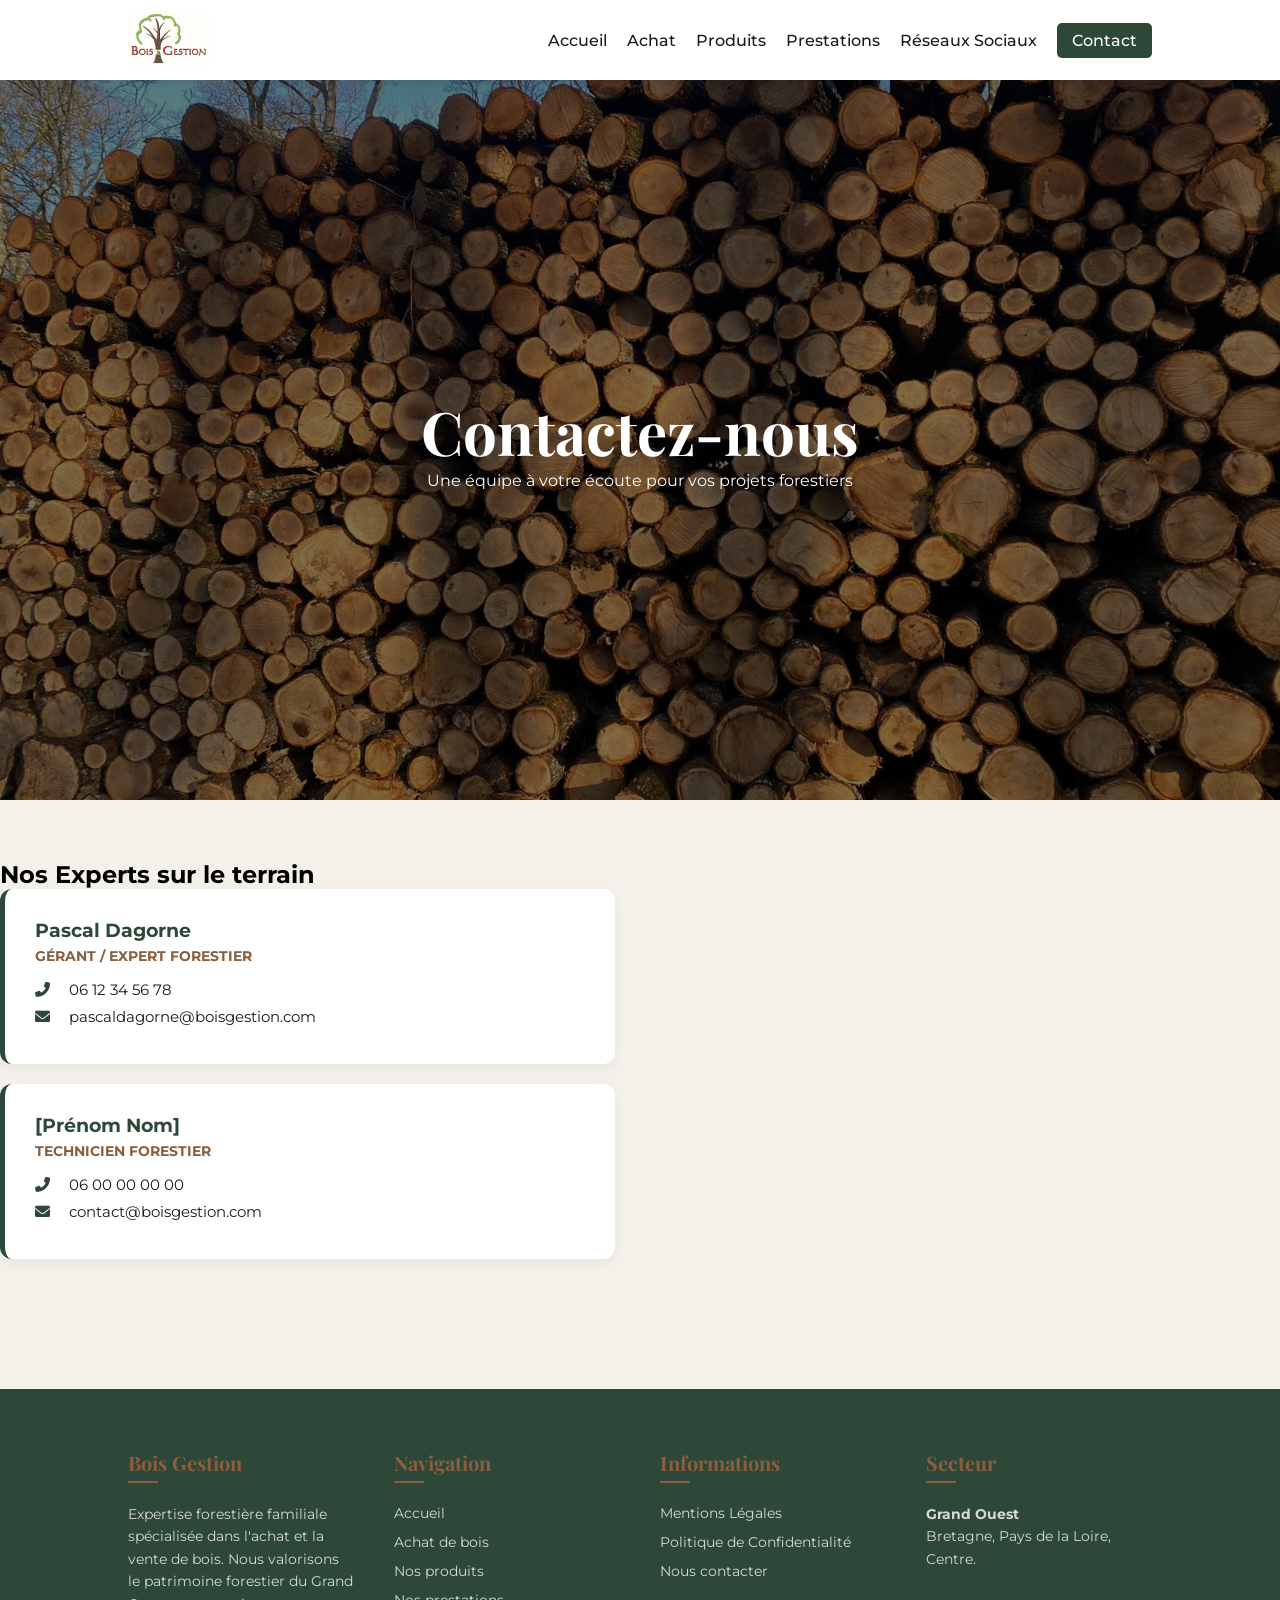
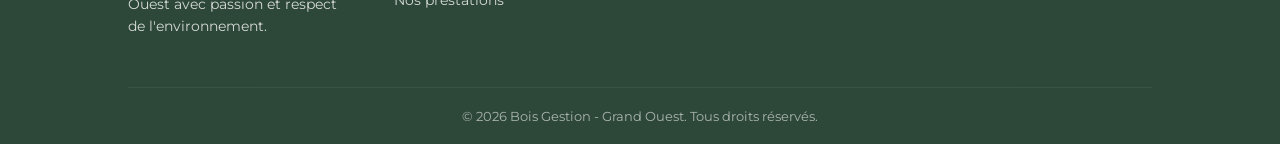
==== contact.html @ a3da25dd "init" ====
<!DOCTYPE html>
<html lang="fr">

<head>
    <meta charset="UTF-8">
    <meta name="viewport" content="width=device-width, initial-scale=1.0">
    <title>Contactez-nous | Bois Gestion</title>
    <meta name="description"
        content="Contactez l'équipe de Bois Gestion pour vos projets d'achat ou de vente de bois dans le Grand Ouest.">
    <link rel="stylesheet" href="assets/css/contact.css">
    <link rel="stylesheet" href="assets/css/global.css">
    <link rel="stylesheet" href="https://cdnjs.cloudflare.com/ajax/libs/font-awesome/6.0.0/css/all.min.css">
    <link
        href="https://fonts.googleapis.com/css2?family=Montserrat:wght@400;700&family=Playfair+Display:wght@700&display=swap"
        rel="stylesheet">
</head>

<body>

    <div id="header-placeholder"></div>

    <header class="hero-small">
        <h1>Contactez-nous</h1>
        <p>Une équipe à votre écoute pour vos projets forestiers</p>
    </header>

    <main class="container contact-page">

        <div class="contact-grid">
            <section class="team-section">
                <h2 class="section-title">Nos Experts sur le terrain</h2>

                <div class="employee-card">
                    <div class="emp-info">
                        <h3>Pascal Dagorne</h3>
                        <p class="role">Gérant / Expert Forestier</p>
                        <a href="tel:0612345678" class="contact-link">
                            <i class="fas fa-phone-alt"></i> 06 12 34 56 78
                        </a>
                        <a href="mailto:pascaldagorne@boisgestion.com" class="contact-link">
                            <i class="fas fa-envelope"></i> pascaldagorne@boisgestion.com
                        </a>
                    </div>
                </div>

                <div class="employee-card">
                    <div class="emp-info">
                        <h3>[Prénom Nom]</h3>
                        <p class="role">Technicien Forestier</p>
                        <a href="tel:0600000000" class="contact-link">
                            <i class="fas fa-phone-alt"></i> 06 00 00 00 00
                        </a>
                        <a href="mailto:contact@boisgestion.com" class="contact-link">
                            <i class="fas fa-envelope"></i> contact@boisgestion.com
                        </a>
                    </div>
                </div>
            </section>
        </div>

    </main>

    <div id="footer-placeholder"></div>

    <script src="assets/js/includes.js"></script>
</body>

</html>
---- assets/css/contact.css ----
/* --- PAGE CONTACT --- */
.contact-grid {
    display: grid;
    grid-template-columns: 1fr 1fr;
    gap: 50px;
    padding: 60px 0;
}

/* Cartes Salariés */
.employee-card {
    background: white;
    padding: 30px;
    border-radius: 12px;
    margin-bottom: 20px;
    box-shadow: 0 5px 15px rgba(0, 0, 0, 0.05);
    border-left: 5px solid var(--primary);
    display: flex;
    align-items: center;
}

.employee-card h3 {
    color: var(--primary);
    margin-bottom: 5px;
}

.role {
    color: var(--secondary);
    font-weight: bold;
    font-size: 14px;
    margin-bottom: 15px;
    text-transform: uppercase;
}

.contact-link {
    display: block;
    text-decoration: none;
    color: var(--dark);
    margin: 8px 0;
    font-size: 15px;
    transition: 0.3s;
}

.contact-link i {
    color: var(--primary);
    width: 20px;
    margin-right: 10px;
}

.contact-link:hover {
    color: var(--secondary);
    padding-left: 5px;
}

/* Formulaire */
.form-container {
    background: var(--primary);
    color: white;
    padding: 40px;
    border-radius: 15px;
}

.form-container h2 {
    margin-bottom: 25px;
    font-family: 'Playfair Display', serif;
}

.form-group {
    margin-bottom: 20px;
}

.form-group label {
    display: block;
    margin-bottom: 8px;
    font-size: 14px;
}

.form-group input,
.form-group textarea,
.form-group select {
    width: 100%;
    padding: 12px;
    border-radius: 5px;
    border: none;
    font-family: 'Montserrat', sans-serif;
}

.form-checkbox {
    display: flex;
    gap: 10px;
    margin-bottom: 20px;
    font-size: 12px;
}

.form-checkbox a {
    color: white;
    text-decoration: underline;
}

.btn-submit {
    width: 100%;
    padding: 15px;
    background: var(--secondary);
    color: white;
    border: none;
    border-radius: 5px;
    font-weight: bold;
    cursor: pointer;
    transition: 0.3s;
}

.btn-submit:hover {
    background: #a6734d;
    transform: translateY(-2px);
}

/* Responsive */
@media (max-width: 992px) {
    .contact-grid {
        grid-template-columns: 1fr;
    }
}
---- assets/css/global.css ----
/* Variables de couleurs Nature */
:root {
    --primary: #2d4739;
    /* Vert forêt */
    --secondary: #8b5e3c;
    /* Couleur bois */
    --light: #f4f1ea;
    /* Blanc cassé */
    --dark: #1a1a1a;
}

* {
    margin: 0;
    padding: 0;
    box-sizing: border-box;
    font-family: 'Montserrat', sans-serif;
}

html {
    scroll-behavior: smooth;
}

body {
    background-color: var(--light);
}

/* --- Navigation --- */
nav {
    display: flex;
    justify-content: space-between;
    align-items: center;
    padding: 10px 10%;
    background: #fff;
    position: sticky;
    top: 0;
    z-index: 1000;
    box-shadow: 0 2px 10px rgba(0, 0, 0, 0.1);
}

/* Taille du Logo Image */
nav .logo img {
    height: 60px;
    /* Ajuste cette valeur selon tes besoins */
    width: auto;
    display: block;
    transition: 0.3s;
}

.onglets {
    display: flex;
    align-items: center;
}

.onglets a {
    text-decoration: none;
    color: var(--dark);
    margin-left: 20px;
    font-weight: 500;
    transition: 0.3s;
}

.onglets a:hover {
    color: var(--secondary);
}

/* Style spécifique pour le bouton contact dans le menu */
.btn-nav {
    background: var(--primary);
    color: white !important;
    padding: 8px 15px;
    border-radius: 5px;
}

/* --- Menu Burger (Caché par défaut) --- */
.menu-toggle {
    display: none;
    flex-direction: column;
    cursor: pointer;
    gap: 5px;
}

.menu-toggle .bar {
    width: 25px;
    height: 3px;
    background-color: var(--primary);
    transition: 0.3s;
}

/* --- Mobile Responsive --- */
@media (max-width: 768px) {
    nav {
        padding: 10px 5%;
    }

    .menu-toggle {
        display: flex;
        /* On l'affiche sur mobile */
    }

    .onglets {
        display: none;
        /* On cache le menu normal */
        flex-direction: column;
        position: absolute;
        top: 100%;
        /* Juste en dessous du nav */
        left: 0;
        width: 100%;
        background-color: white;
        padding: 20px 0;
        box-shadow: 0 5px 10px rgba(0, 0, 0, 0.1);
    }

    /* Classe qui sera ajoutée en JS pour ouvrir le menu */
    .onglets.active {
        display: flex;
    }

    .onglets a {
        margin: 15px 0;
        font-size: 18px;
    }

    header h1 {
        font-size: 35px;
    }
}

/* Header / Hero */
header {
    height: 80vh;
    background: linear-gradient(rgba(0, 0, 0, 0.5), rgba(0, 0, 0, 0.5)),
        url('../images/tronçons.jpeg') center/cover no-repeat;
    display: flex;
    flex-direction: column;
    justify-content: center;
    align-items: center;
    color: white;
    text-align: center;
}

header h1 {
    font-family: 'Playfair Display', serif;
    font-size: 60px;
}

header h4 {
    font-size: 20px;
    margin-top: 10px;
    letter-spacing: 2px;
}

header button {
    margin-top: 30px;
    padding: 15px 30px;
    border: none;
    background: var(--secondary);
    color: white;
    font-weight: bold;
    cursor: pointer;
    border-radius: 5px;
    transition: 0.3s;
}

header button:hover {
    background: var(--primary);
    transform: scale(1.05);
}

/* --- FOOTER PROFESSIONNEL --- */
footer {
    background: var(--primary);
    /* Ton vert forêt */
    color: white;
    padding: 60px 10% 20px;
    margin-top: 50px;
}

.footer-container {
    display: grid;
    grid-template-columns: repeat(auto-fit, minmax(200px, 1fr));
    gap: 40px;
    max-width: 1200px;
    margin: 0 auto;
    text-align: left;
}

.footer-section h3 {
    font-family: 'Playfair Display', serif;
    font-size: 20px;
    margin-bottom: 20px;
    color: var(--secondary);
    /* Ton marron bois */
    position: relative;
}

/* Petit trait décoratif sous les titres */
.footer-section h3::after {
    content: '';
    display: block;
    width: 30px;
    height: 2px;
    background: var(--secondary);
    margin-top: 5px;
}

.footer-section p {
    font-size: 14px;
    line-height: 1.6;
    opacity: 0.8;
}

.footer-section ul {
    list-style: none;
    padding: 0;
}

.footer-section ul li {
    margin-bottom: 10px;
}

.footer-section ul li a {
    color: white;
    text-decoration: none;
    font-size: 14px;
    opacity: 0.8;
    transition: 0.3s;
}

.footer-section ul li a:hover {
    opacity: 1;
    color: var(--secondary);
    padding-left: 5px;
}

.footer-bottom {
    margin-top: 50px;
    padding-top: 20px;
    border-top: 1px solid rgba(255, 255, 255, 0.1);
    text-align: center;
    font-size: 13px;
    opacity: 0.6;
}

/* Ajustement mobile */
@media (max-width: 768px) {
    .footer-container {
        grid-template-columns: 1fr;
        /* Une seule colonne sur mobile */
        text-align: center;
    }

    .footer-section h3::after {
        margin: 5px auto 0;
    }
}

/* Mobile Responsive */
@media (max-width: 768px) {

    .card,
    .card:nth-child(even) {
        flex-direction: column;
    }

    header h1 {
        font-size: 40px;
    }

    nav .onglets {
        display: none;
    }
}
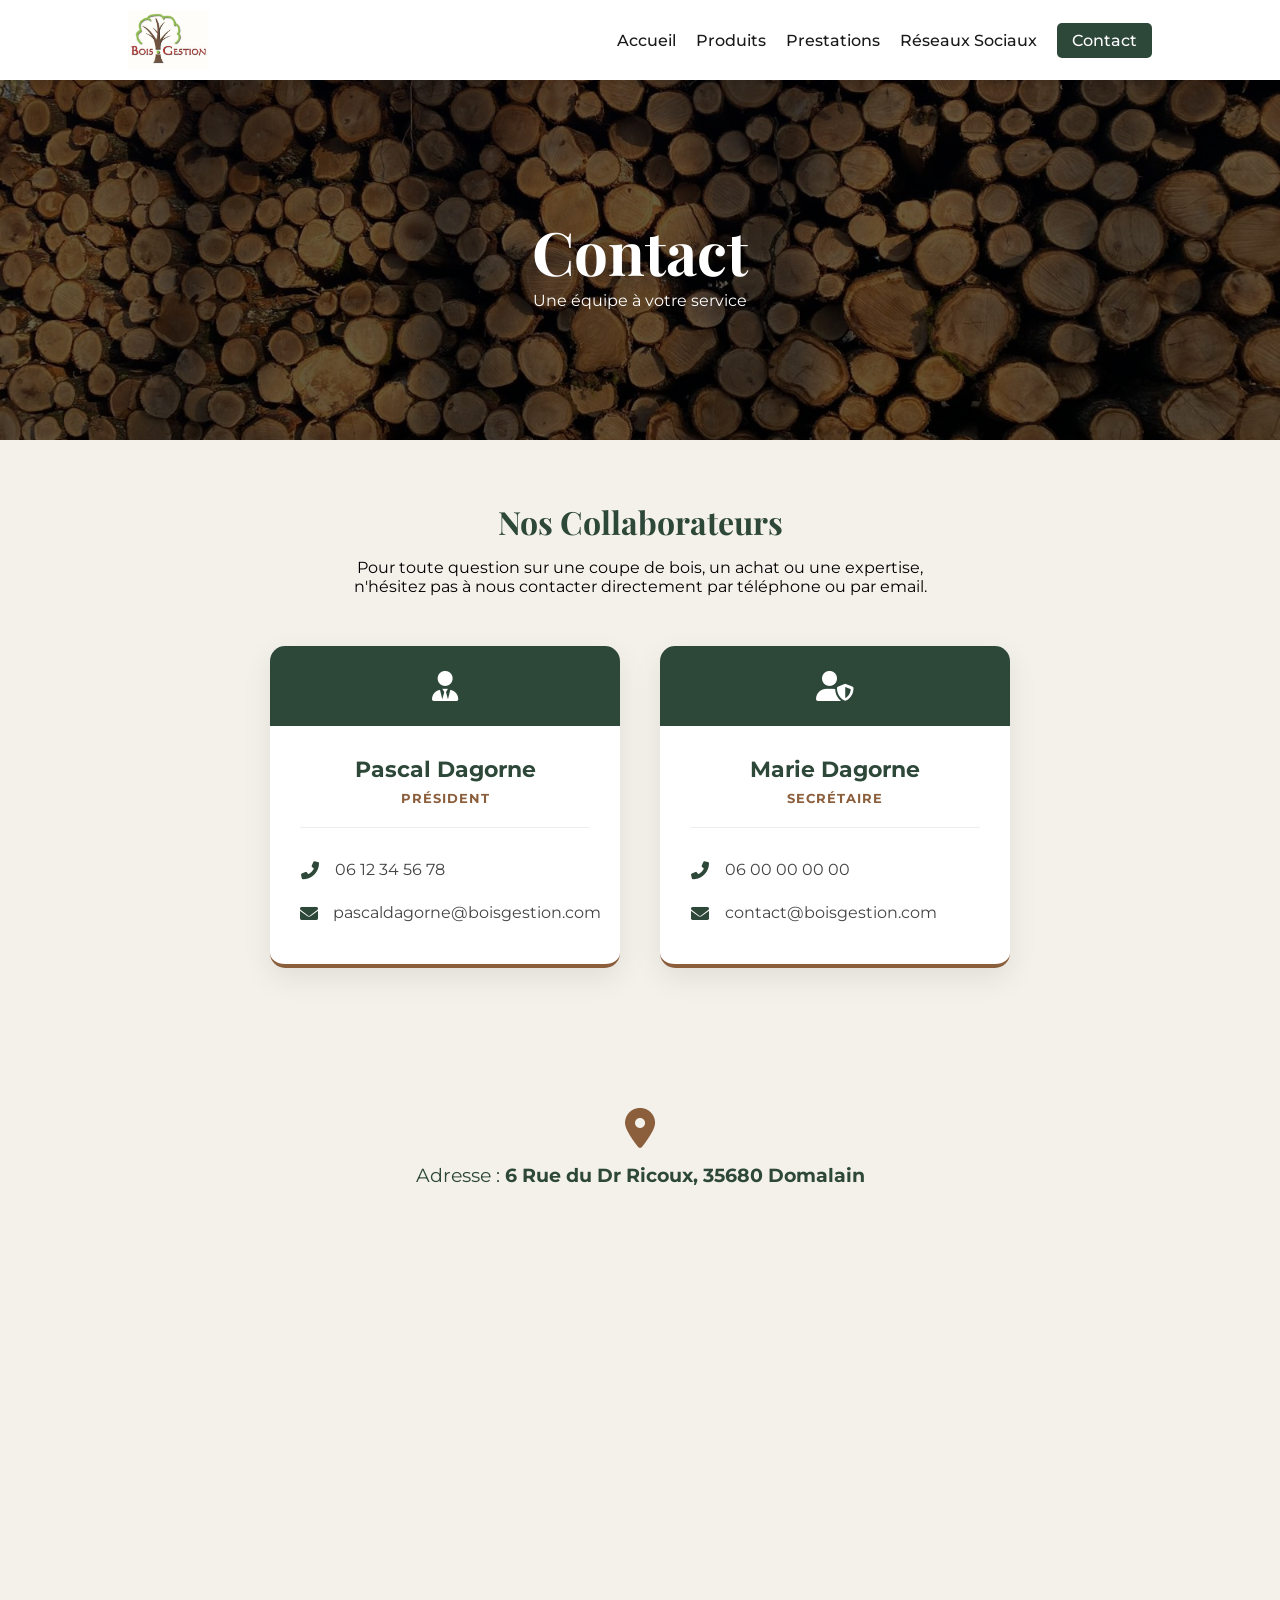
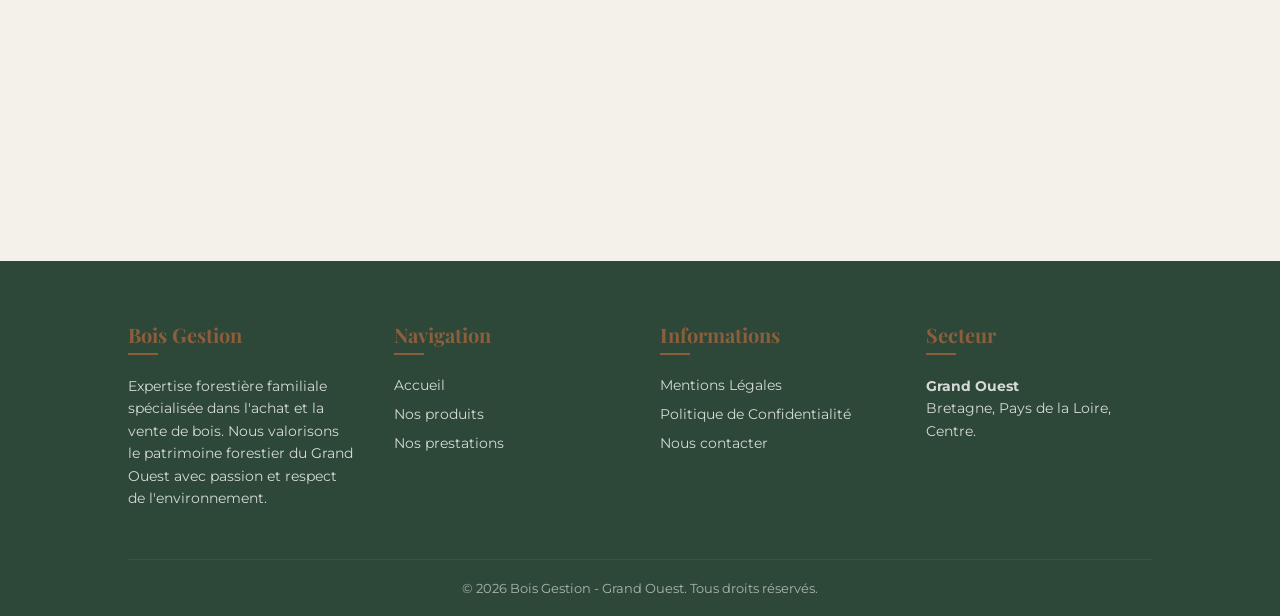
==== commit 4d0d3654: "try" ====
--- a/contact.html
+++ b/contact.html
@@ -4,11 +4,13 @@
 <head>
     <meta charset="UTF-8">
     <meta name="viewport" content="width=device-width, initial-scale=1.0">
-    <title>Contactez-nous | Bois Gestion</title>
+    <title>Contactez l'équipe | Bois Gestion</title>
     <meta name="description"
-        content="Contactez l'équipe de Bois Gestion pour vos projets d'achat ou de vente de bois dans le Grand Ouest.">
+        content="Contactez directement les experts de Bois Gestion pour vos projets forestiers dans le Grand Ouest.">
+
+    <link rel="stylesheet" href="assets/css/global.css">
     <link rel="stylesheet" href="assets/css/contact.css">
-    <link rel="stylesheet" href="assets/css/global.css">
+
     <link rel="stylesheet" href="https://cdnjs.cloudflare.com/ajax/libs/font-awesome/6.0.0/css/all.min.css">
     <link
         href="https://fonts.googleapis.com/css2?family=Montserrat:wght@400;700&family=Playfair+Display:wght@700&display=swap"
@@ -20,43 +22,75 @@
     <div id="header-placeholder"></div>
 
     <header class="hero-small">
-        <h1>Contactez-nous</h1>
-        <p>Une équipe à votre écoute pour vos projets forestiers</p>
+        <h1>Contact</h1>
+        <p>Une équipe à votre service</p>
     </header>
 
-    <main class="container contact-page">
+    <main class="container page-contact">
 
-        <div class="contact-grid">
-            <section class="team-section">
-                <h2 class="section-title">Nos Experts sur le terrain</h2>
+        <section class="intro-contact">
+            <h2>Nos Collaborateurs</h2>
+            <p>Pour toute question sur une coupe de bois, un achat ou une expertise, n'hésitez pas à nous contacter
+                directement par téléphone ou par email.</p>
+        </section>
 
-                <div class="employee-card">
-                    <div class="emp-info">
-                        <h3>Pascal Dagorne</h3>
-                        <p class="role">Gérant / Expert Forestier</p>
-                        <a href="tel:0612345678" class="contact-link">
-                            <i class="fas fa-phone-alt"></i> 06 12 34 56 78
+        <div class="team-wrapper">
+
+            <article class="contact-card">
+                <div class="card-header">
+                    <i class="fas fa-user-tie"></i>
+                </div>
+                <div class="card-body">
+                    <h3>Pascal Dagorne</h3>
+                    <span class="job-title">Président</span>
+                    <hr>
+                    <div class="contact-methods">
+                        <a href="tel:0612345678" class="contact-item">
+                            <i class="fas fa-phone-alt"></i>
+                            <span>06 12 34 56 78</span>
                         </a>
-                        <a href="mailto:pascaldagorne@boisgestion.com" class="contact-link">
-                            <i class="fas fa-envelope"></i> pascaldagorne@boisgestion.com
+                        <a href="mailto:pascaldagorne@boisgestion.com" class="contact-item">
+                            <i class="fas fa-envelope"></i>
+                            <span>pascaldagorne@boisgestion.com</span>
                         </a>
                     </div>
                 </div>
+            </article>
 
-                <div class="employee-card">
-                    <div class="emp-info">
-                        <h3>[Prénom Nom]</h3>
-                        <p class="role">Technicien Forestier</p>
-                        <a href="tel:0600000000" class="contact-link">
-                            <i class="fas fa-phone-alt"></i> 06 00 00 00 00
+            <article class="contact-card">
+                <div class="card-header">
+                    <i class="fas fa-user-shield"></i>
+                </div>
+                <div class="card-body">
+                    <h3>Marie Dagorne</h3>
+                    <span class="job-title">Secrétaire</span>
+                    <hr>
+                    <div class="contact-methods">
+                        <a href="tel:0600000000" class="contact-item">
+                            <i class="fas fa-phone-alt"></i>
+                            <span>06 00 00 00 00</span>
                         </a>
-                        <a href="mailto:contact@boisgestion.com" class="contact-link">
-                            <i class="fas fa-envelope"></i> contact@boisgestion.com
+                        <a href="mailto:contact@boisgestion.com" class="contact-item">
+                            <i class="fas fa-envelope"></i>
+                            <span>contact@boisgestion.com</span>
                         </a>
                     </div>
                 </div>
-            </section>
+            </article>
+
         </div>
+
+        <section class="info-footer">
+            <div class="info-box">
+                <i class="fas fa-map-marker-alt"></i>
+                <p>Adresse : <strong>6 Rue du Dr Ricoux, 35680 Domalain</strong></p>
+
+                <iframe
+                    src="https://www.google.com/maps/embed?pb=!1m18!1m12!1m3!1d2669.9242235046695!2d-1.2452409227605419!3d47.995851561016146!2m3!1f0!2f0!3f0!3m2!1i1024!2i768!4f13.1!3m3!1m2!1s0x4808d6b4e69c7347%3A0xaff985f30e79d0c!2sBois-Gestion!5e0!3m2!1sfr!2sfr!4v1773830981987!5m2!1sfr!2sfr"
+                    width="600" height="450" style="border:0;" allowfullscreen="" loading="lazy"
+                    referrerpolicy="no-referrer-when-downgrade"></iframe>
+            </div>
+        </section>
 
     </main>
 
--- a/assets/css/global.css
+++ b/assets/css/global.css
@@ -22,6 +22,18 @@
 
 body {
     background-color: var(--light);
+}
+
+/* Hero réduit pour les pages secondaires */
+.hero-small {
+    height: 40vh;
+    background: linear-gradient(rgba(0, 0, 0, 0.6), rgba(0, 0, 0, 0.6)), url('../images/tronçons.jpeg') center/cover;
+    display: flex;
+    flex-direction: column;
+    justify-content: center;
+    align-items: center;
+    color: white;
+    text-align: center;
 }
 
 /* --- Navigation --- */
--- a/assets/css/contact.css
+++ b/assets/css/contact.css
@@ -1,121 +1,153 @@
-/* --- PAGE CONTACT --- */
-.contact-grid {
-    display: grid;
-    grid-template-columns: 1fr 1fr;
-    gap: 50px;
+.page-contact {
     padding: 60px 0;
 }
 
-/* Cartes Salariés */
-.employee-card {
+.intro-contact {
+    text-align: center;
+    max-width: 600px;
+    margin: 0 auto 50px;
+}
+
+.intro-contact h2 {
+    font-family: 'Playfair Display', serif;
+    font-size: 32px;
+    color: var(--primary);
+    margin-bottom: 15px;
+}
+
+/* Grille des cartes */
+.team-wrapper {
+    display: flex;
+    justify-content: center;
+    gap: 40px;
+    flex-wrap: wrap;
+    margin-bottom: 60px;
+}
+
+.contact-card {
     background: white;
+    width: 350px;
+    border-radius: 15px;
+    overflow: hidden;
+    box-shadow: 0 10px 30px rgba(0, 0, 0, 0.08);
+    transition: transform 0.3s ease;
+    border-bottom: 4px solid var(--secondary);
+}
+
+.contact-card:hover {
+    transform: translateY(-10px);
+}
+
+.card-header {
+    background: var(--primary);
+    height: 80px;
+    display: flex;
+    justify-content: center;
+    align-items: center;
+    color: white;
+    font-size: 30px;
+}
+
+.card-body {
     padding: 30px;
-    border-radius: 12px;
-    margin-bottom: 20px;
-    box-shadow: 0 5px 15px rgba(0, 0, 0, 0.05);
-    border-left: 5px solid var(--primary);
+    text-align: center;
+}
+
+.card-body h3 {
+    font-size: 22px;
+    margin-bottom: 5px;
+    color: var(--primary);
+}
+
+.job-title {
+    color: var(--secondary);
+    font-weight: bold;
+    text-transform: uppercase;
+    font-size: 13px;
+    letter-spacing: 1px;
+}
+
+hr {
+    border: none;
+    border-top: 1px solid #eee;
+    margin: 20px 0;
+}
+
+.contact-methods {
+    text-align: left;
+}
+
+.contact-item {
     display: flex;
     align-items: center;
+    gap: 15px;
+    text-decoration: none;
+    color: #444;
+    padding: 12px 0;
+    transition: 0.2s;
 }
 
-.employee-card h3 {
+.contact-item i {
     color: var(--primary);
-    margin-bottom: 5px;
+    font-size: 18px;
+    width: 20px;
+    text-align: center;
 }
 
-.role {
+.contact-item:hover {
     color: var(--secondary);
-    font-weight: bold;
-    font-size: 14px;
-    margin-bottom: 15px;
-    text-transform: uppercase;
 }
 
-.contact-link {
-    display: block;
-    text-decoration: none;
-    color: var(--dark);
-    margin: 8px 0;
-    font-size: 15px;
-    transition: 0.3s;
+/* --- SECTION LOCALISATION --- */
+
+.info-footer {
+    padding: 60px 0;
+    background-color: var(--light);
+    text-align: center;
 }
 
-.contact-link i {
-    color: var(--primary);
-    width: 20px;
-    margin-right: 10px;
+.info-box {
+    max-width: 900px;
+    margin: 0 auto;
+    padding: 20px;
 }
 
-.contact-link:hover {
+.info-box i {
+    font-size: 2.5rem;
     color: var(--secondary);
-    padding-left: 5px;
+    /* Ton marron/orange d'accent */
+    margin-bottom: 15px;
 }
 
-/* Formulaire */
-.form-container {
-    background: var(--primary);
-    color: white;
-    padding: 40px;
-    border-radius: 15px;
+.info-box p {
+    font-size: 1.2rem;
+    color: var(--primary);
+    /* Ton vert forêt */
+    margin-bottom: 30px;
 }
 
-.form-container h2 {
-    margin-bottom: 25px;
-    font-family: 'Playfair Display', serif;
+/* --- STYLISATION DE L'IFRAME (MAP) --- */
+
+.info-box iframe {
+    border: none;
+    max-width: 100%;
+    height: 450px;
 }
 
-.form-group {
-    margin-bottom: 20px;
+/* --- RESPONSIVE --- */
+
+@media (max-width: 768px) {
+    .info-box iframe {
+        height: 300px;
+    }
+
+    .info-box p {
+        font-size: 1rem;
+    }
 }
 
-.form-group label {
-    display: block;
-    margin-bottom: 8px;
-    font-size: 14px;
-}
-
-.form-group input,
-.form-group textarea,
-.form-group select {
-    width: 100%;
-    padding: 12px;
-    border-radius: 5px;
-    border: none;
-    font-family: 'Montserrat', sans-serif;
-}
-
-.form-checkbox {
-    display: flex;
-    gap: 10px;
-    margin-bottom: 20px;
-    font-size: 12px;
-}
-
-.form-checkbox a {
-    color: white;
-    text-decoration: underline;
-}
-
-.btn-submit {
-    width: 100%;
-    padding: 15px;
-    background: var(--secondary);
-    color: white;
-    border: none;
-    border-radius: 5px;
-    font-weight: bold;
-    cursor: pointer;
-    transition: 0.3s;
-}
-
-.btn-submit:hover {
-    background: #a6734d;
-    transform: translateY(-2px);
-}
-
-/* Responsive */
-@media (max-width: 992px) {
-    .contact-grid {
-        grid-template-columns: 1fr;
+@media (max-width: 768px) {
+    .contact-card {
+        width: 100%;
     }
 }
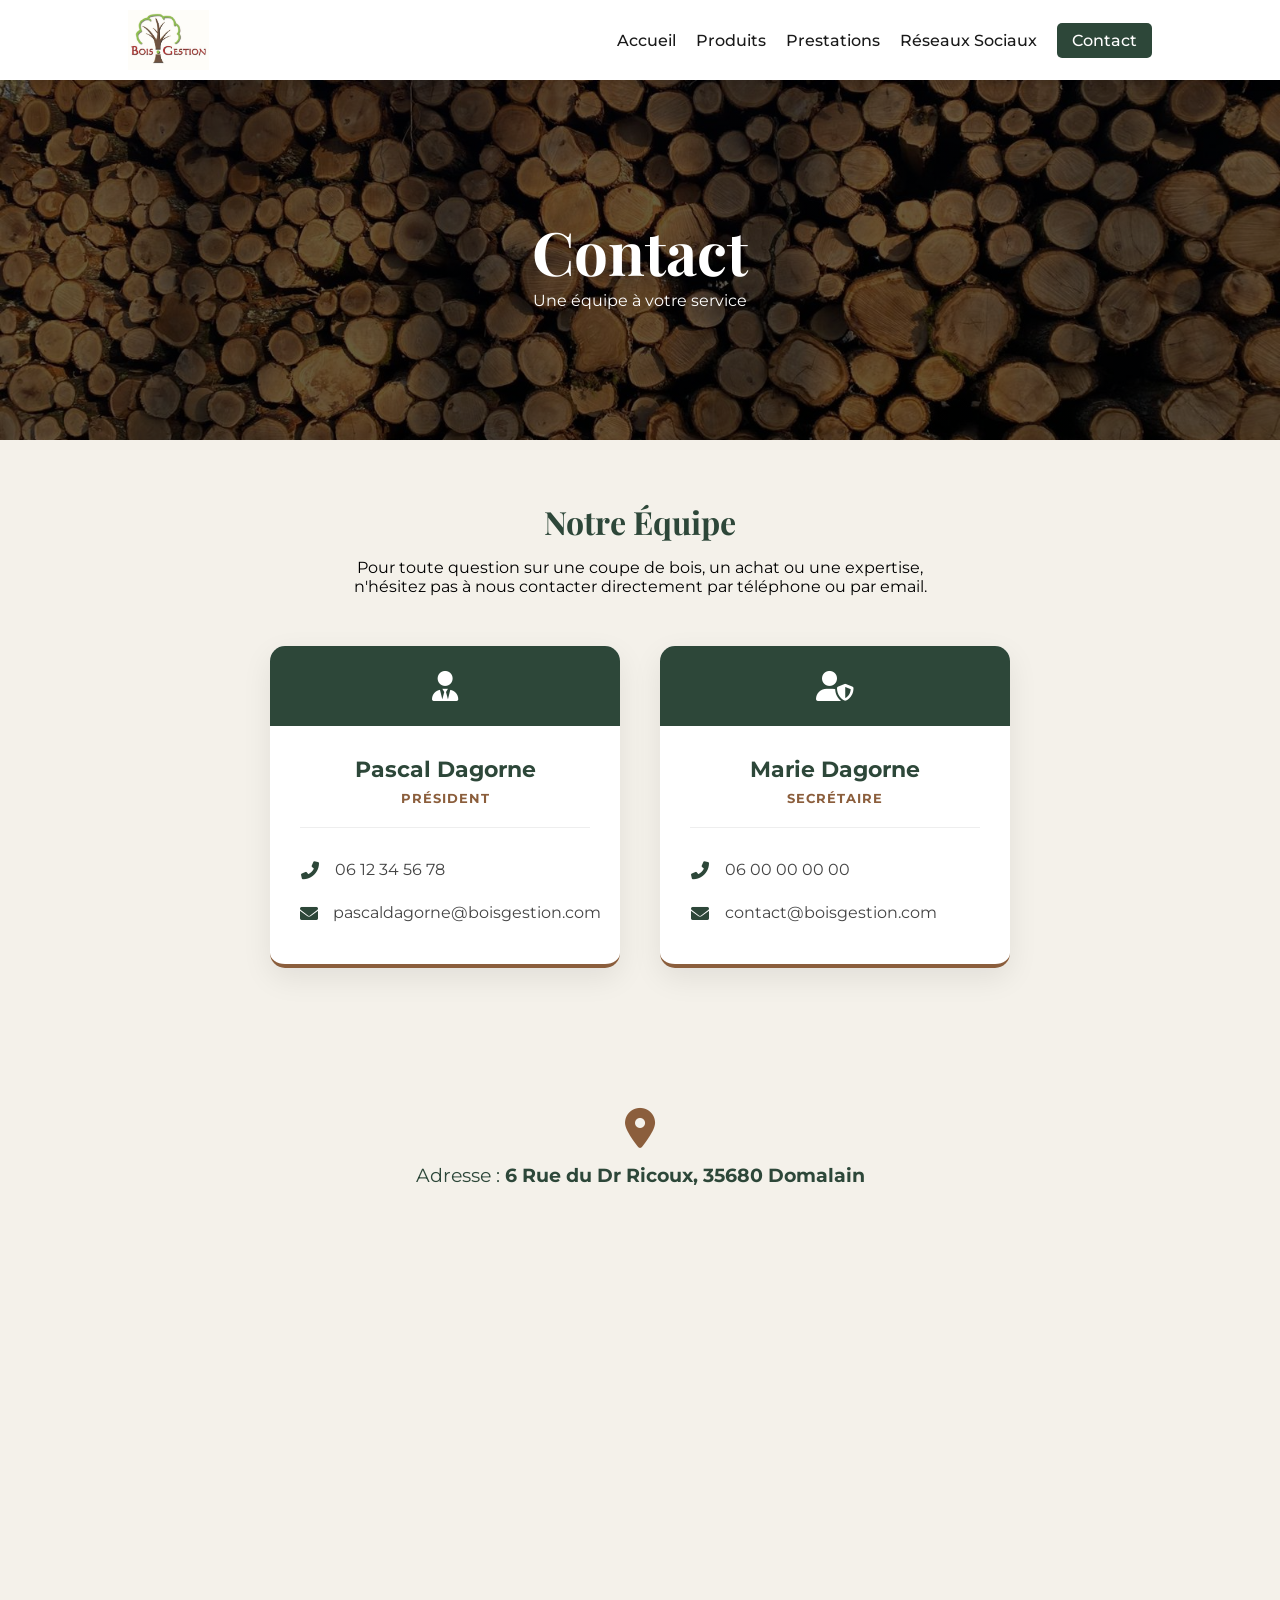
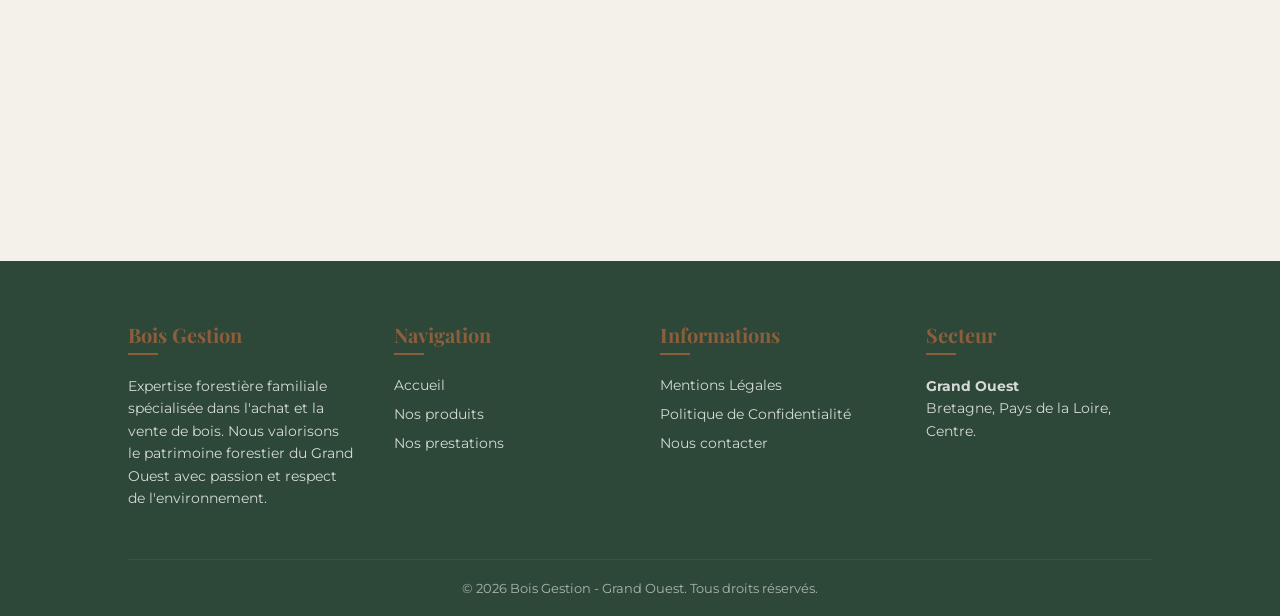
==== commit 42cccf2d: "final" ====
--- a/contact.html
+++ b/contact.html
@@ -4,7 +4,7 @@
 <head>
     <meta charset="UTF-8">
     <meta name="viewport" content="width=device-width, initial-scale=1.0">
-    <title>Contactez l'équipe | Bois Gestion</title>
+    <title>Contact| Bois Gestion</title>
     <meta name="description"
         content="Contactez directement les experts de Bois Gestion pour vos projets forestiers dans le Grand Ouest.">
 
@@ -15,6 +15,7 @@
     <link
         href="https://fonts.googleapis.com/css2?family=Montserrat:wght@400;700&family=Playfair+Display:wght@700&display=swap"
         rel="stylesheet">
+    <link rel="icon" type="image/x-icon" href="assets/images/favicon.ico">
 </head>
 
 <body>
@@ -29,7 +30,7 @@
     <main class="container page-contact">
 
         <section class="intro-contact">
-            <h2>Nos Collaborateurs</h2>
+            <h2>Notre Équipe</h2>
             <p>Pour toute question sur une coupe de bois, un achat ou une expertise, n'hésitez pas à nous contacter
                 directement par téléphone ou par email.</p>
         </section>
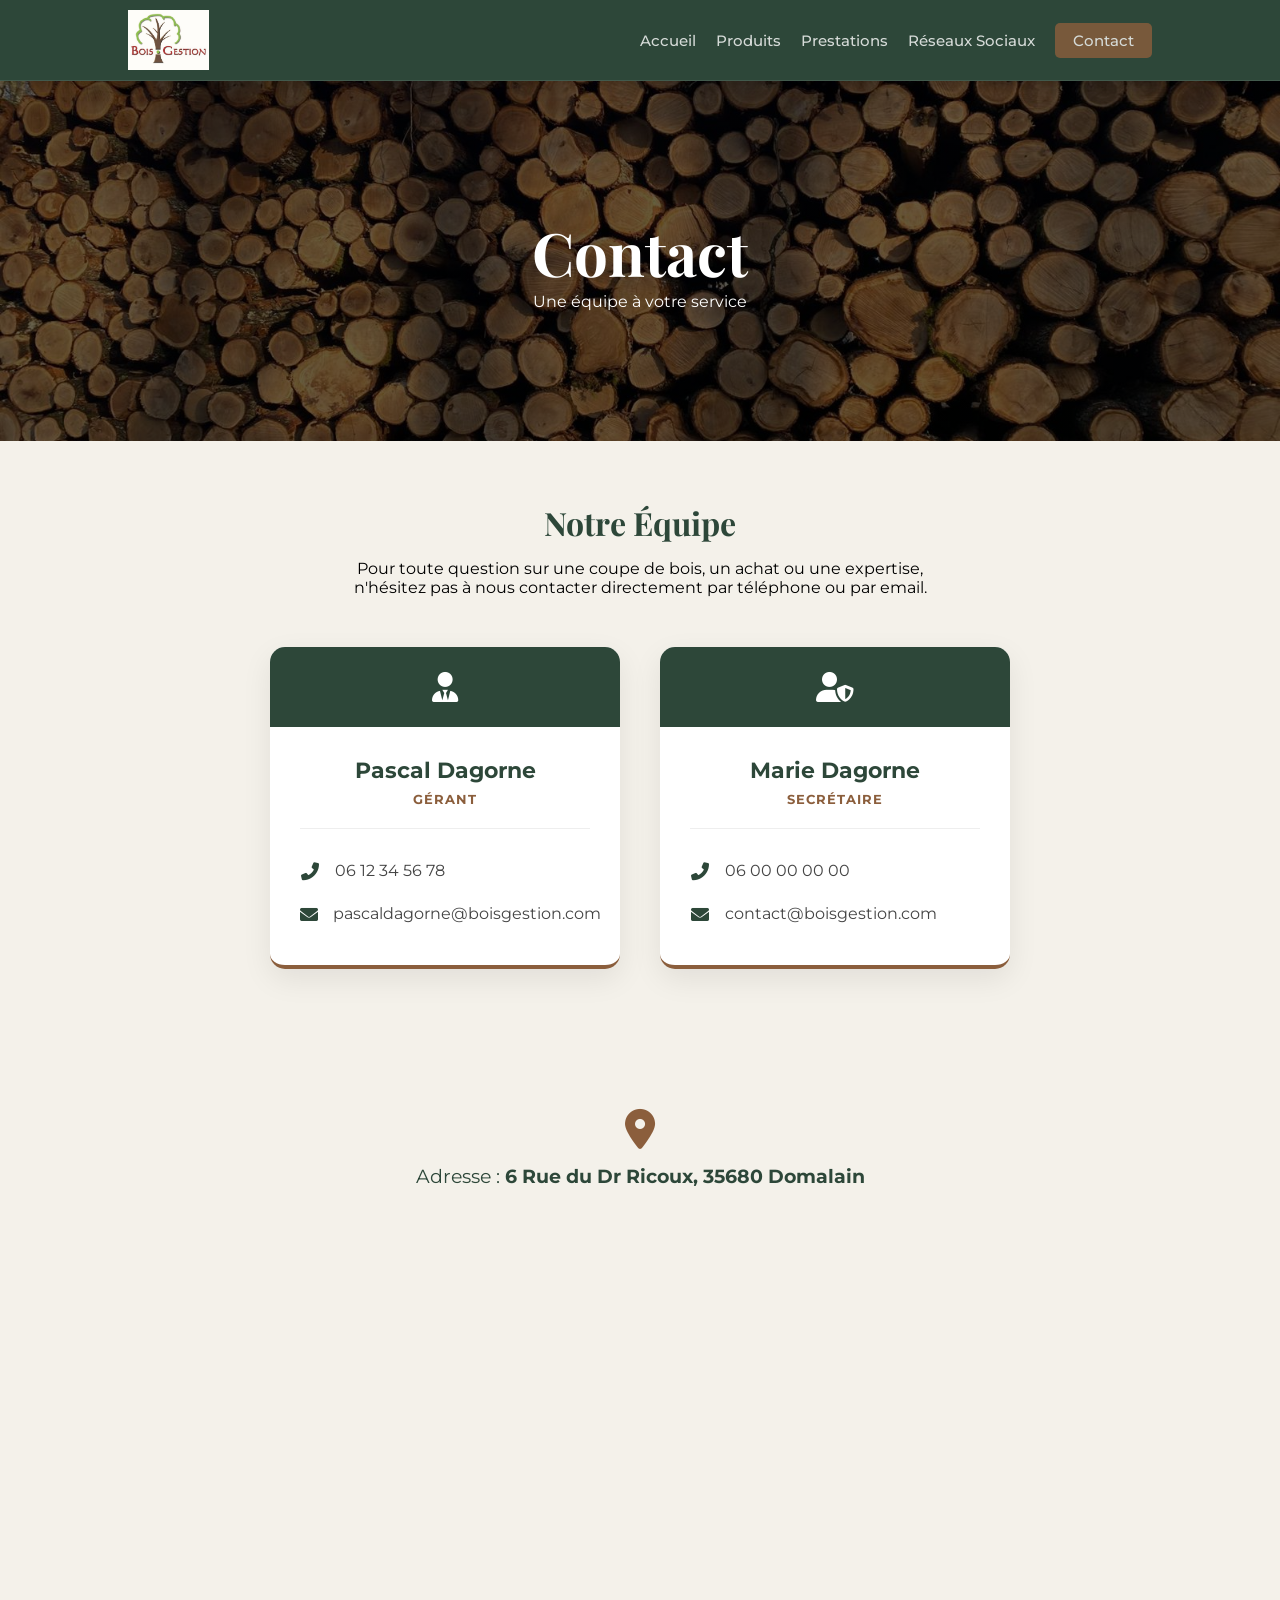
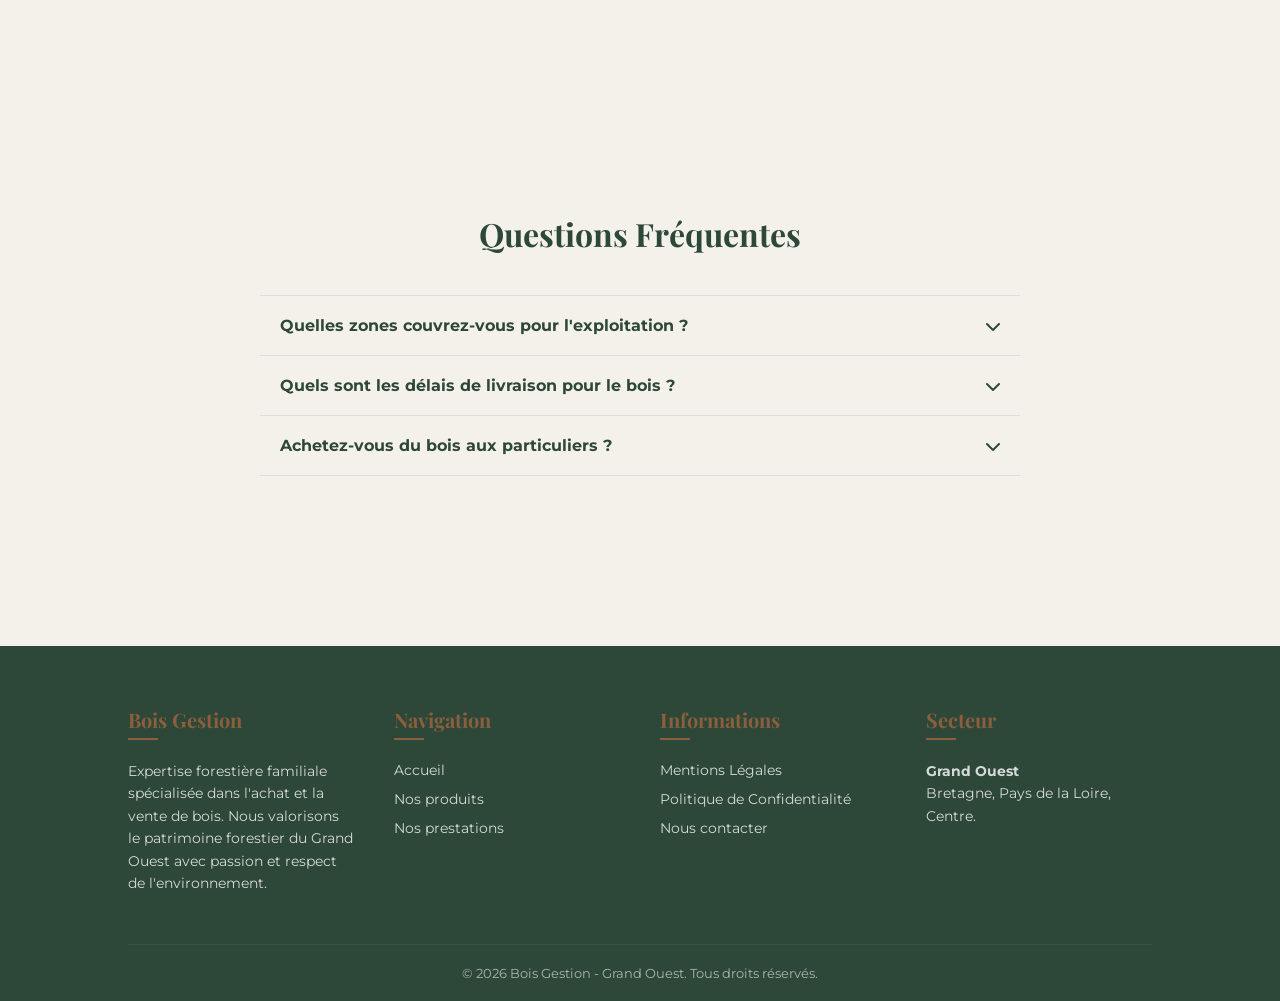
==== commit ebed1963: "ya" ====
--- a/contact.html
+++ b/contact.html
@@ -4,7 +4,7 @@
 <head>
     <meta charset="UTF-8">
     <meta name="viewport" content="width=device-width, initial-scale=1.0">
-    <title>Contact| Bois Gestion</title>
+    <title>Contact | Bois Gestion</title>
     <meta name="description"
         content="Contactez directement les experts de Bois Gestion pour vos projets forestiers dans le Grand Ouest.">
 
@@ -43,7 +43,7 @@
                 </div>
                 <div class="card-body">
                     <h3>Pascal Dagorne</h3>
-                    <span class="job-title">Président</span>
+                    <span class="job-title">Gérant</span>
                     <hr>
                     <div class="contact-methods">
                         <a href="tel:0612345678" class="contact-item">
@@ -93,11 +93,46 @@
             </div>
         </section>
 
+        <section class="faq-section">
+            <h2 class="faq-title">Questions Fréquentes</h2>
+
+            <div class="faq-container">
+                <div class="faq-item">
+                    <button class="faq-question">Quelles zones couvrez-vous pour l'exploitation ? <i
+                            class="fas fa-chevron-down"></i></button>
+                    <div class="faq-answer">
+                        <p>Nous intervenons principalement dans le <strong>Grand Ouest</strong> : Bretagne, Pays de la
+                            Loire et Centre.</p>
+                    </div>
+                </div>
+
+                <div class="faq-item">
+                    <button class="faq-question">Quels sont les délais de livraison pour le bois ? <i
+                            class="fas fa-chevron-down"></i></button>
+                    <div class="faq-answer">
+                        <p>Les délais varient selon la saison et la météo en forêt. En général, il faut compter entre 2
+                            et 4 semaines pour une livraison par camion complet ou demi-camion après validation de la
+                            commande.</p>
+                    </div>
+                </div>
+
+                <div class="faq-item">
+                    <button class="faq-question">Achetez-vous du bois aux particuliers ? <i
+                            class="fas fa-chevron-down"></i></button>
+                    <div class="faq-answer">
+                        <p>Oui, nous achetons des lots de bois aux propriétaires privés, qu'il s'agisse de forêts
+                            familiales ou de parcelles agricoles, dès lors que le volume permet une exploitation
+                            logistique viable.</p>
+                    </div>
+                </div>
+            </div>
+        </section>
+
     </main>
-
     <div id="footer-placeholder"></div>
 
     <script src="assets/js/includes.js"></script>
+    <script src="assets/js/faq.js"></script>
 </body>
 
 </html>
--- a/assets/css/global.css
+++ b/assets/css/global.css
@@ -42,11 +42,15 @@
     justify-content: space-between;
     align-items: center;
     padding: 10px 10%;
-    background: #fff;
+    background: var(--primary);
+    /* Fond Vert Forêt comme le footer */
     position: sticky;
     top: 0;
     z-index: 1000;
-    box-shadow: 0 2px 10px rgba(0, 0, 0, 0.1);
+    box-shadow: 0 4px 15px rgba(0, 0, 0, 0.2);
+    /* Ombre un peu plus profonde */
+    border-bottom: 1px solid rgba(255, 255, 255, 0.1);
+    /* Petit filet subtil */
 }
 
 /* Taille du Logo Image */
@@ -65,22 +69,40 @@
 
 .onglets a {
     text-decoration: none;
-    color: var(--dark);
+    color: white;
+    /* Texte blanc comme dans le footer */
     margin-left: 20px;
     font-weight: 500;
-    transition: 0.3s;
+    font-size: 15px;
+    transition: 0.3s;
+    opacity: 0.8;
+    /* Légère transparence par défaut */
 }
 
 .onglets a:hover {
     color: var(--secondary);
-}
-
+    /* Devient marron au survol */
+    opacity: 1;
+}
+
+/* Style spécifique pour le bouton contact dans le menu */
 /* Style spécifique pour le bouton contact dans le menu */
 .btn-nav {
-    background: var(--primary);
+    background: var(--secondary) !important;
+    /* Marron bois pour trancher sur le vert */
     color: white !important;
-    padding: 8px 15px;
+    padding: 8px 18px;
     border-radius: 5px;
+    font-weight: bold;
+}
+
+/* Menu Burger pour mobile (on change la couleur des barres en blanc) */
+.menu-toggle .bar {
+    width: 25px;
+    height: 3px;
+    background-color: white;
+    /* Barres blanches sur fond vert */
+    transition: 0.3s;
 }
 
 /* --- Menu Burger (Caché par défaut) --- */
@@ -91,13 +113,6 @@
     gap: 5px;
 }
 
-.menu-toggle .bar {
-    width: 25px;
-    height: 3px;
-    background-color: var(--primary);
-    transition: 0.3s;
-}
-
 /* --- Mobile Responsive --- */
 @media (max-width: 768px) {
     nav {
@@ -110,17 +125,9 @@
     }
 
     .onglets {
-        display: none;
-        /* On cache le menu normal */
-        flex-direction: column;
-        position: absolute;
-        top: 100%;
-        /* Juste en dessous du nav */
-        left: 0;
-        width: 100%;
-        background-color: white;
-        padding: 20px 0;
-        box-shadow: 0 5px 10px rgba(0, 0, 0, 0.1);
+        background-color: var(--primary);
+        /* Menu mobile vert également */
+        border-top: 1px solid rgba(255, 255, 255, 0.1);
     }
 
     /* Classe qui sera ajoutée en JS pour ouvrir le menu */
--- a/assets/css/contact.css
+++ b/assets/css/contact.css
@@ -126,6 +126,76 @@
     margin-bottom: 30px;
 }
 
+/* --- Style FAQ --- */
+.faq-section {
+    max-width: 800px;
+    margin: 60px auto;
+    padding: 0 20px;
+}
+
+.faq-title {
+    text-align: center;
+    font-family: 'Playfair Display', serif;
+    color: var(--primary);
+    margin-bottom: 40px;
+    font-size: 32px;
+}
+
+.faq-container {
+    border-top: 1px solid #ddd;
+}
+
+.faq-item {
+    border-bottom: 1px solid #ddd;
+}
+
+.faq-question {
+    width: 100%;
+    padding: 20px;
+    display: flex;
+    justify-content: space-between;
+    align-items: center;
+    background: none;
+    border: none;
+    font-family: 'Montserrat', sans-serif;
+    font-weight: 700;
+    font-size: 16px;
+    color: var(--primary);
+    text-align: left;
+    cursor: pointer;
+    transition: background 0.3s;
+}
+
+.faq-question:hover {
+    background-color: rgba(45, 71, 57, 0.05);
+}
+
+.faq-answer {
+    padding: 0 20px;
+    max-height: 0;
+    overflow: hidden;
+    transition: max-height 0.3s ease-out, padding 0.3s ease;
+    background-color: #fff;
+}
+
+.faq-answer p {
+    padding-bottom: 20px;
+    line-height: 1.6;
+    color: #555;
+}
+
+/* Classe active pour l'animation (sera ajoutée via JS) */
+.faq-item.active .faq-answer {
+    max-height: 200px;
+    /* Ajuste selon la longueur du texte */
+    padding-top: 10px;
+}
+
+.faq-item.active i {
+    transform: rotate(180deg);
+    transition: 0.3s;
+}
+
 /* --- STYLISATION DE L'IFRAME (MAP) --- */
 
 .info-box iframe {
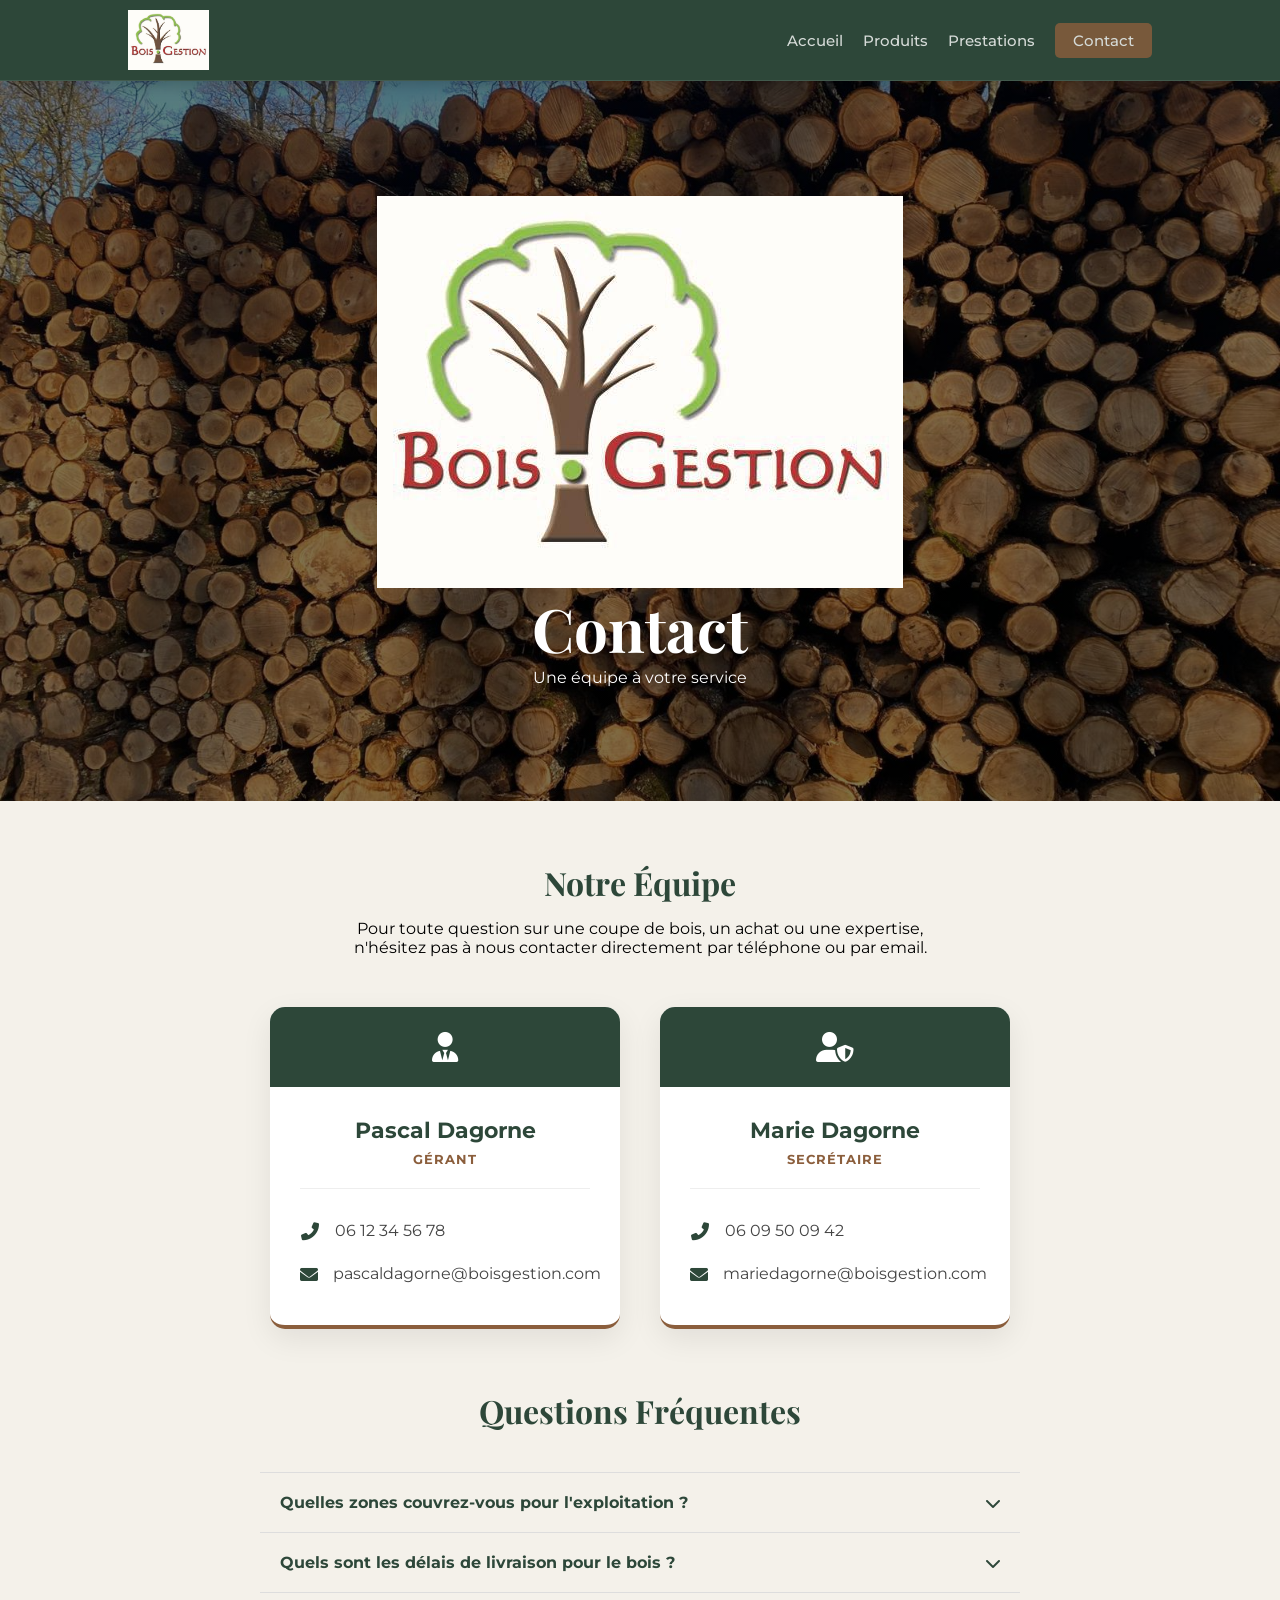
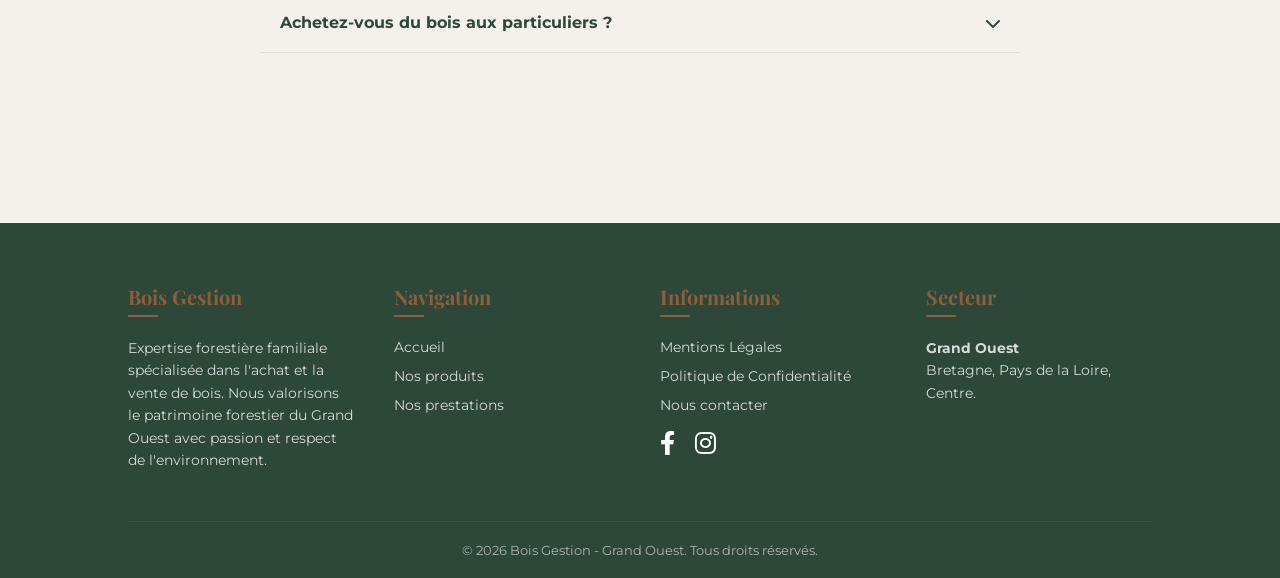
==== commit bb546e25: "changement" ====
--- a/contact.html
+++ b/contact.html
@@ -22,7 +22,8 @@
 
     <div id="header-placeholder"></div>
 
-    <header class="hero-small">
+    <header>
+        <img src="assets/images/logo/logo.jpeg" alt="Logo Bois Gestion" class="header-image">
         <h1>Contact</h1>
         <p>Une équipe à votre service</p>
     </header>
@@ -67,31 +68,19 @@
                     <span class="job-title">Secrétaire</span>
                     <hr>
                     <div class="contact-methods">
-                        <a href="tel:0600000000" class="contact-item">
+                        <a href="tel:0609500942" class="contact-item">
                             <i class="fas fa-phone-alt"></i>
-                            <span>06 00 00 00 00</span>
+                            <span>06 09 50 09 42</span>
                         </a>
-                        <a href="mailto:contact@boisgestion.com" class="contact-item">
+                        <a href="mailto:mariedagorne@boisgestion.com" class="contact-item">
                             <i class="fas fa-envelope"></i>
-                            <span>contact@boisgestion.com</span>
+                            <span>mariedagorne@boisgestion.com</span>
                         </a>
                     </div>
                 </div>
             </article>
 
         </div>
-
-        <section class="info-footer">
-            <div class="info-box">
-                <i class="fas fa-map-marker-alt"></i>
-                <p>Adresse : <strong>6 Rue du Dr Ricoux, 35680 Domalain</strong></p>
-
-                <iframe
-                    src="https://www.google.com/maps/embed?pb=!1m18!1m12!1m3!1d2669.9242235046695!2d-1.2452409227605419!3d47.995851561016146!2m3!1f0!2f0!3f0!3m2!1i1024!2i768!4f13.1!3m3!1m2!1s0x4808d6b4e69c7347%3A0xaff985f30e79d0c!2sBois-Gestion!5e0!3m2!1sfr!2sfr!4v1773830981987!5m2!1sfr!2sfr"
-                    width="600" height="450" style="border:0;" allowfullscreen="" loading="lazy"
-                    referrerpolicy="no-referrer-when-downgrade"></iframe>
-            </div>
-        </section>
 
         <section class="faq-section">
             <h2 class="faq-title">Questions Fréquentes</h2>
@@ -101,7 +90,8 @@
                     <button class="faq-question">Quelles zones couvrez-vous pour l'exploitation ? <i
                             class="fas fa-chevron-down"></i></button>
                     <div class="faq-answer">
-                        <p>Nous intervenons principalement dans le <strong>Grand Ouest</strong> : Bretagne, Pays de la
+                        <p>Nous intervenons principalement dans le <strong>Grand Ouest</strong> : Bretagne, Pays de
+                            la
                             Loire et Centre.</p>
                     </div>
                 </div>
@@ -110,8 +100,10 @@
                     <button class="faq-question">Quels sont les délais de livraison pour le bois ? <i
                             class="fas fa-chevron-down"></i></button>
                     <div class="faq-answer">
-                        <p>Les délais varient selon la saison et la météo en forêt. En général, il faut compter entre 2
-                            et 4 semaines pour une livraison par camion complet ou demi-camion après validation de la
+                        <p>Les délais varient selon la saison et la météo en forêt. En général, il faut compter
+                            entre 2
+                            et 4 semaines pour une livraison par camion complet ou demi-camion après validation de
+                            la
                             commande.</p>
                     </div>
                 </div>
--- a/assets/css/global.css
+++ b/assets/css/global.css
@@ -289,4 +289,67 @@
     nav .onglets {
         display: none;
     }
+}
+
+@media (max-width: 768px) {
+    nav {
+        padding: 10px 5%;
+    }
+
+    .menu-toggle {
+        display: flex;
+        /* Affiche le burger */
+    }
+
+    .onglets {
+        display: none;
+        /* Cache les liens par défaut sur mobile */
+        flex-direction: column;
+        position: absolute;
+        top: 100%;
+        /* S'affiche juste sous la nav */
+        left: 0;
+        width: 100%;
+        background-color: var(--primary);
+        padding: 20px 0;
+        text-align: center;
+        border-top: 1px solid rgba(255, 255, 255, 0.1);
+        box-shadow: 0 10px 15px rgba(0, 0, 0, 0.2);
+    }
+
+    /* Cette classe est activée par le JS */
+    .onglets.active {
+        display: flex;
+    }
+
+    .onglets a {
+        margin: 15px 0;
+        font-size: 18px;
+        display: block;
+        /* Prend toute la largeur pour cliquer facilement */
+    }
+}
+
+.footer-socials {
+    margin-top: 15px;
+    /* Espace en dessous de "Nous contacter" */
+    display: flex;
+    gap: 20px;
+    /* Espace entre les deux icônes */
+}
+
+.footer-socials a {
+    color: white;
+    /* Icônes en blanc */
+    font-size: 1.5rem;
+    /* Taille des icônes */
+    transition: transform 0.3s ease, opacity 0.3s ease;
+    text-decoration: none;
+}
+
+.footer-socials a:hover {
+    transform: translateY(-3px);
+    /* Petit saut au survol */
+    opacity: 0.8;
+    /* Légère transparence au survol */
 }
--- a/assets/css/contact.css
+++ b/assets/css/contact.css
@@ -98,27 +98,6 @@
     color: var(--secondary);
 }
 
-/* --- SECTION LOCALISATION --- */
-
-.info-footer {
-    padding: 60px 0;
-    background-color: var(--light);
-    text-align: center;
-}
-
-.info-box {
-    max-width: 900px;
-    margin: 0 auto;
-    padding: 20px;
-}
-
-.info-box i {
-    font-size: 2.5rem;
-    color: var(--secondary);
-    /* Ton marron/orange d'accent */
-    margin-bottom: 15px;
-}
-
 .info-box p {
     font-size: 1.2rem;
     color: var(--primary);
@@ -220,4 +199,85 @@
     .contact-card {
         width: 100%;
     }
+}
+
+
+.contact-form-section {
+    max-width: 800px;
+    margin: 60px auto;
+    padding: 30px;
+    background: #fff;
+    border-radius: 12px;
+    box-shadow: 0 10px 30px rgba(0, 0, 0, 0.1);
+}
+
+.form-group {
+    margin-bottom: 20px;
+    display: flex;
+    flex-direction: column;
+}
+
+.form-row {
+    display: grid;
+    grid-template-columns: 1fr 1fr;
+    gap: 20px;
+}
+
+label {
+    font-weight: bold;
+    margin-bottom: 8px;
+    font-family: 'Montserrat', sans-serif;
+}
+
+input,
+select,
+textarea {
+    padding: 12px;
+    border: 1px solid #ddd;
+    border-radius: 6px;
+    font-size: 1rem;
+}
+
+button#submit-btn {
+    background: #2c3e50;
+    /* Couleur sombre pro */
+    color: white;
+    padding: 15px 30px;
+    border: none;
+    border-radius: 6px;
+    cursor: pointer;
+    font-weight: bold;
+    transition: 0.3s;
+}
+
+button#submit-btn:hover {
+    background: #1a252f;
+}
+
+/* Styles pour la notification */
+#form-status {
+    margin-top: 20px;
+    padding: 15px;
+    display: none;
+    /* Caché par défaut */
+    border-radius: 6px;
+    text-align: center;
+}
+
+#form-status.success {
+    background: #d4edda;
+    color: #155724;
+    display: block;
+}
+
+#form-status.error {
+    background: #f8d7da;
+    color: #721c24;
+    display: block;
+}
+
+@media (max-width: 600px) {
+    .form-row {
+        grid-template-columns: 1fr;
+    }
 }
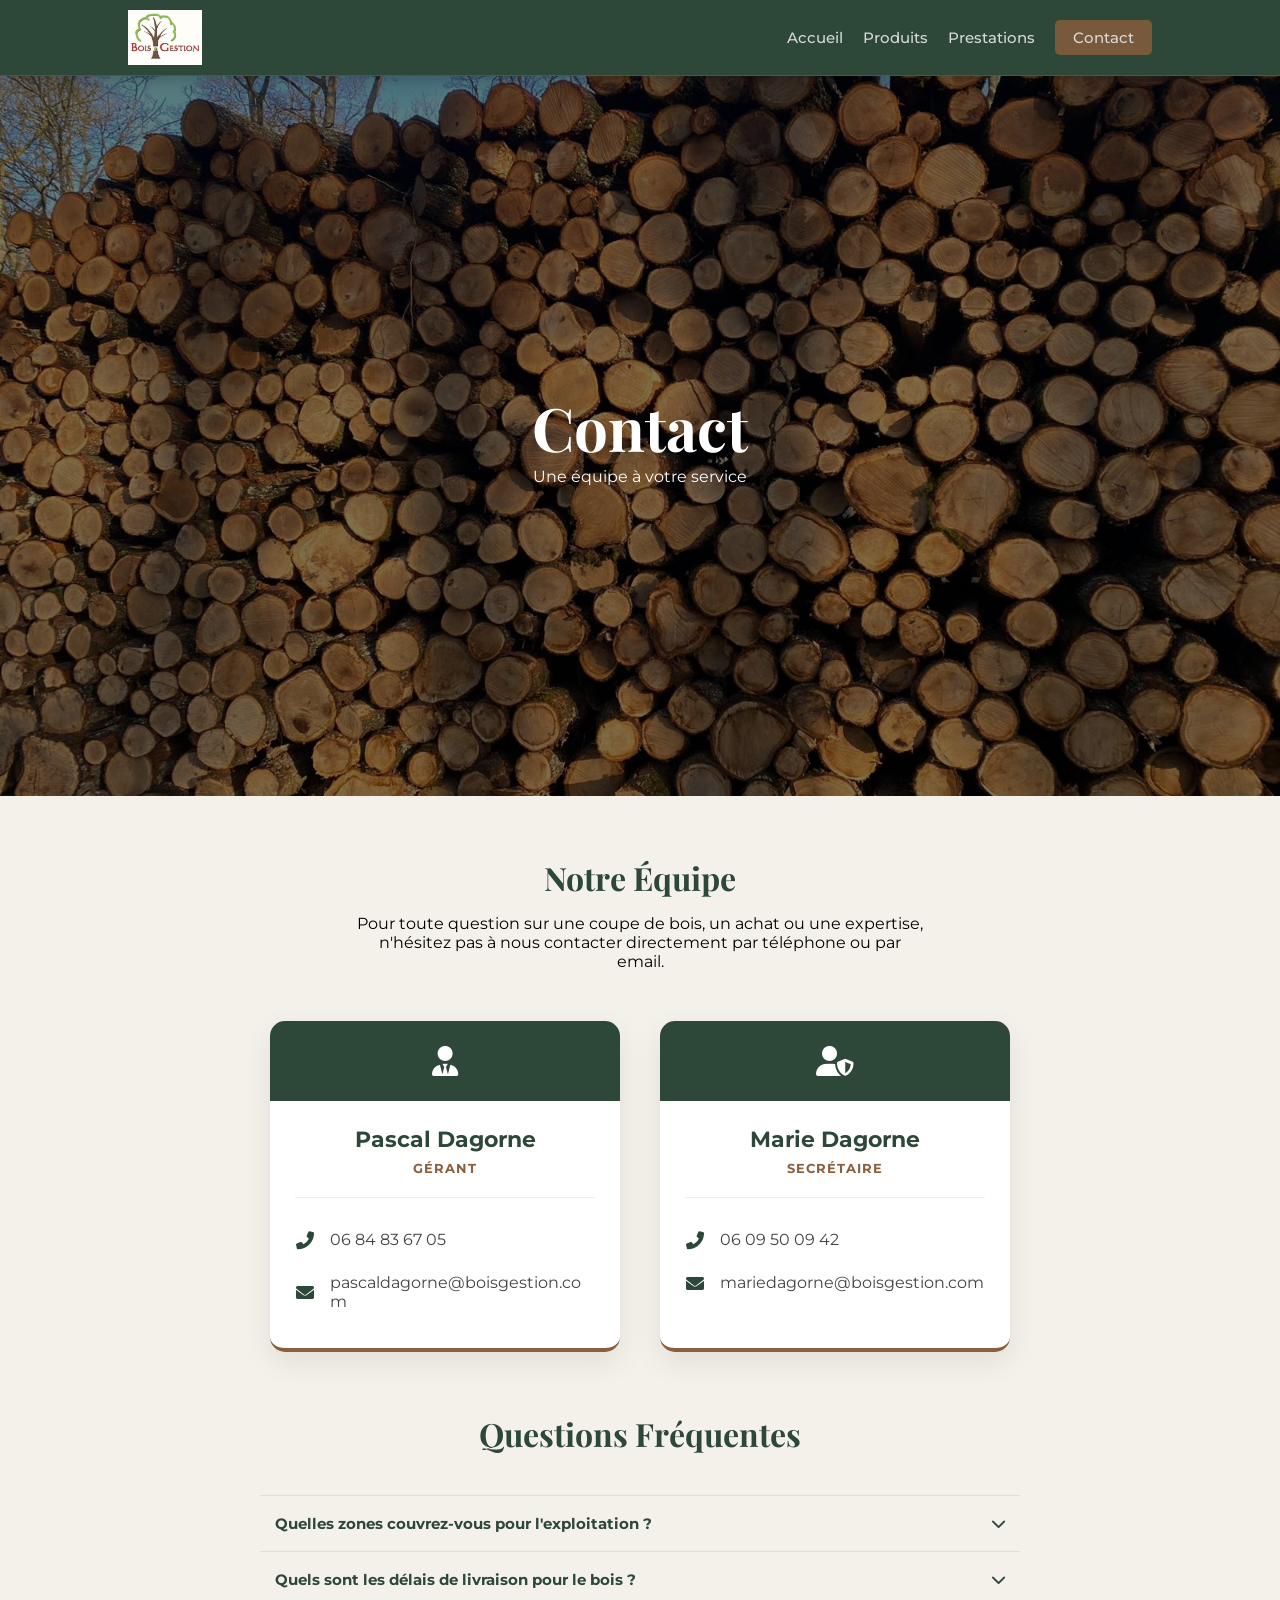
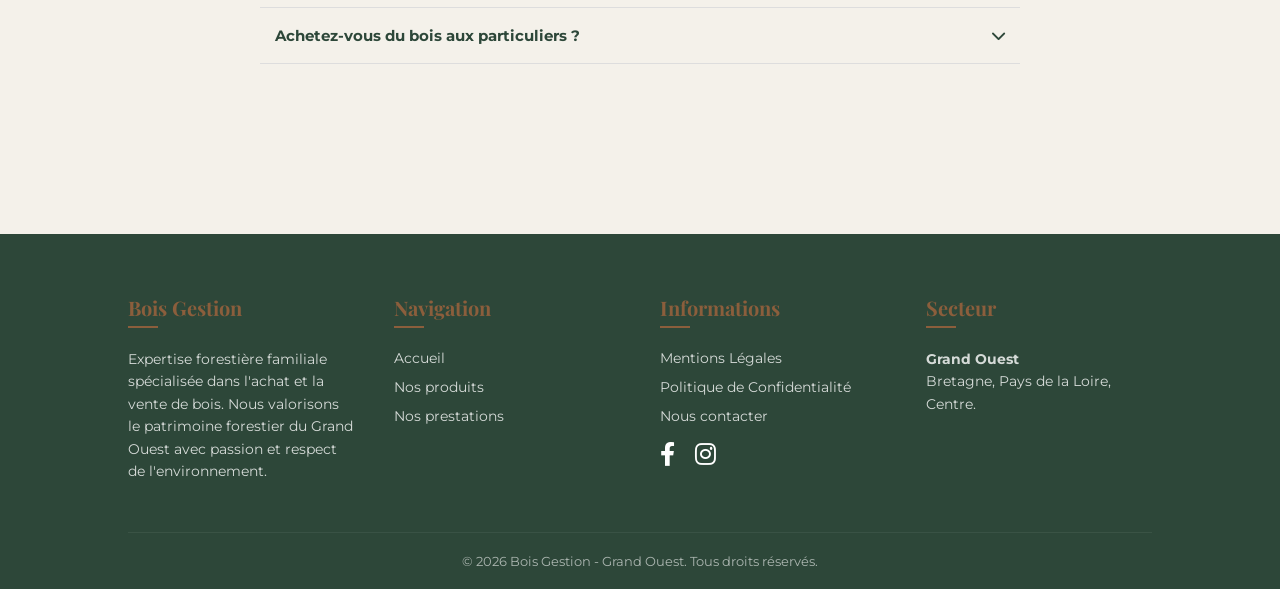
==== commit 642698bf: "final" ====
--- a/contact.html
+++ b/contact.html
@@ -23,7 +23,6 @@
     <div id="header-placeholder"></div>
 
     <header>
-        <img src="assets/images/logo/logo.jpeg" alt="Logo Bois Gestion" class="header-image">
         <h1>Contact</h1>
         <p>Une équipe à votre service</p>
     </header>
@@ -47,9 +46,9 @@
                     <span class="job-title">Gérant</span>
                     <hr>
                     <div class="contact-methods">
-                        <a href="tel:0612345678" class="contact-item">
+                        <a href="tel:0684836705" class="contact-item">
                             <i class="fas fa-phone-alt"></i>
-                            <span>06 12 34 56 78</span>
+                            <span>06 84 83 67 05</span>
                         </a>
                         <a href="mailto:pascaldagorne@boisgestion.com" class="contact-item">
                             <i class="fas fa-envelope"></i>
--- a/assets/css/global.css
+++ b/assets/css/global.css
@@ -1,11 +1,8 @@
 /* Variables de couleurs Nature */
 :root {
     --primary: #2d4739;
-    /* Vert forêt */
     --secondary: #8b5e3c;
-    /* Couleur bois */
     --light: #f4f1ea;
-    /* Blanc cassé */
     --dark: #1a1a1a;
 }
 
@@ -26,7 +23,8 @@
 
 /* Hero réduit pour les pages secondaires */
 .hero-small {
-    height: 40vh;
+    height: 30vh;
+    min-height: 180px;
     background: linear-gradient(rgba(0, 0, 0, 0.6), rgba(0, 0, 0, 0.6)), url('../images/tronçons.jpeg') center/cover;
     display: flex;
     flex-direction: column;
@@ -34,6 +32,7 @@
     align-items: center;
     color: white;
     text-align: center;
+    padding: 0 20px;
 }
 
 /* --- Navigation --- */
@@ -43,20 +42,16 @@
     align-items: center;
     padding: 10px 10%;
     background: var(--primary);
-    /* Fond Vert Forêt comme le footer */
     position: sticky;
     top: 0;
     z-index: 1000;
     box-shadow: 0 4px 15px rgba(0, 0, 0, 0.2);
-    /* Ombre un peu plus profonde */
     border-bottom: 1px solid rgba(255, 255, 255, 0.1);
-    /* Petit filet subtil */
 }
 
 /* Taille du Logo Image */
 nav .logo img {
-    height: 60px;
-    /* Ajuste cette valeur selon tes besoins */
+    height: 55px;
     width: auto;
     display: block;
     transition: 0.3s;
@@ -70,42 +65,34 @@
 .onglets a {
     text-decoration: none;
     color: white;
-    /* Texte blanc comme dans le footer */
     margin-left: 20px;
     font-weight: 500;
     font-size: 15px;
     transition: 0.3s;
     opacity: 0.8;
-    /* Légère transparence par défaut */
 }
 
 .onglets a:hover {
     color: var(--secondary);
-    /* Devient marron au survol */
     opacity: 1;
 }
 
-/* Style spécifique pour le bouton contact dans le menu */
-/* Style spécifique pour le bouton contact dans le menu */
 .btn-nav {
     background: var(--secondary) !important;
-    /* Marron bois pour trancher sur le vert */
     color: white !important;
     padding: 8px 18px;
     border-radius: 5px;
     font-weight: bold;
 }
 
-/* Menu Burger pour mobile (on change la couleur des barres en blanc) */
+/* Menu Burger */
 .menu-toggle .bar {
     width: 25px;
     height: 3px;
     background-color: white;
-    /* Barres blanches sur fond vert */
-    transition: 0.3s;
-}
-
-/* --- Menu Burger (Caché par défaut) --- */
+    transition: 0.3s;
+}
+
 .menu-toggle {
     display: none;
     flex-direction: column;
@@ -113,38 +100,6 @@
     gap: 5px;
 }
 
-/* --- Mobile Responsive --- */
-@media (max-width: 768px) {
-    nav {
-        padding: 10px 5%;
-    }
-
-    .menu-toggle {
-        display: flex;
-        /* On l'affiche sur mobile */
-    }
-
-    .onglets {
-        background-color: var(--primary);
-        /* Menu mobile vert également */
-        border-top: 1px solid rgba(255, 255, 255, 0.1);
-    }
-
-    /* Classe qui sera ajoutée en JS pour ouvrir le menu */
-    .onglets.active {
-        display: flex;
-    }
-
-    .onglets a {
-        margin: 15px 0;
-        font-size: 18px;
-    }
-
-    header h1 {
-        font-size: 35px;
-    }
-}
-
 /* Header / Hero */
 header {
     height: 80vh;
@@ -156,6 +111,7 @@
     align-items: center;
     color: white;
     text-align: center;
+    padding: 0 20px;
 }
 
 header h1 {
@@ -186,10 +142,9 @@
     transform: scale(1.05);
 }
 
-/* --- FOOTER PROFESSIONNEL --- */
+/* --- FOOTER --- */
 footer {
     background: var(--primary);
-    /* Ton vert forêt */
     color: white;
     padding: 60px 10% 20px;
     margin-top: 50px;
@@ -209,11 +164,9 @@
     font-size: 20px;
     margin-bottom: 20px;
     color: var(--secondary);
-    /* Ton marron bois */
     position: relative;
 }
 
-/* Petit trait décoratif sous les titres */
 .footer-section h3::after {
     content: '';
     display: block;
@@ -261,53 +214,62 @@
     opacity: 0.6;
 }
 
-/* Ajustement mobile */
-@media (max-width: 768px) {
-    .footer-container {
-        grid-template-columns: 1fr;
-        /* Une seule colonne sur mobile */
-        text-align: center;
-    }
-
-    .footer-section h3::after {
-        margin: 5px auto 0;
-    }
-}
-
-/* Mobile Responsive */
-@media (max-width: 768px) {
-
-    .card,
-    .card:nth-child(even) {
-        flex-direction: column;
+.footer-socials {
+    margin-top: 15px;
+    display: flex;
+    gap: 20px;
+}
+
+.footer-socials a {
+    color: white;
+    font-size: 1.5rem;
+    transition: transform 0.3s ease, opacity 0.3s ease;
+    text-decoration: none;
+}
+
+.footer-socials a:hover {
+    transform: translateY(-3px);
+    opacity: 0.8;
+}
+
+/* ===================== */
+/* RESPONSIVE TABLETTES  */
+/* ===================== */
+@media (max-width: 900px) {
+    nav {
+        padding: 10px 5%;
     }
 
     header h1 {
-        font-size: 40px;
-    }
-
-    nav .onglets {
-        display: none;
-    }
-}
-
+        font-size: 48px;
+    }
+
+    header h4 {
+        font-size: 17px;
+    }
+}
+
+/* ===================== */
+/* RESPONSIVE MOBILE     */
+/* ===================== */
 @media (max-width: 768px) {
     nav {
         padding: 10px 5%;
     }
 
+    nav .logo img {
+        height: 45px;
+    }
+
     .menu-toggle {
         display: flex;
-        /* Affiche le burger */
     }
 
     .onglets {
         display: none;
-        /* Cache les liens par défaut sur mobile */
         flex-direction: column;
         position: absolute;
         top: 100%;
-        /* S'affiche juste sous la nav */
         left: 0;
         width: 100%;
         background-color: var(--primary);
@@ -317,39 +279,66 @@
         box-shadow: 0 10px 15px rgba(0, 0, 0, 0.2);
     }
 
-    /* Cette classe est activée par le JS */
     .onglets.active {
         display: flex;
     }
 
     .onglets a {
-        margin: 15px 0;
-        font-size: 18px;
+        margin: 12px 0;
+        font-size: 17px;
         display: block;
-        /* Prend toute la largeur pour cliquer facilement */
-    }
-}
-
-.footer-socials {
-    margin-top: 15px;
-    /* Espace en dessous de "Nous contacter" */
-    display: flex;
-    gap: 20px;
-    /* Espace entre les deux icônes */
-}
-
-.footer-socials a {
-    color: white;
-    /* Icônes en blanc */
-    font-size: 1.5rem;
-    /* Taille des icônes */
-    transition: transform 0.3s ease, opacity 0.3s ease;
-    text-decoration: none;
-}
-
-.footer-socials a:hover {
-    transform: translateY(-3px);
-    /* Petit saut au survol */
-    opacity: 0.8;
-    /* Légère transparence au survol */
+    }
+
+    header {
+        height: auto;
+        min-height: 60vh;
+        padding: 60px 20px;
+    }
+
+    header h1 {
+        font-size: 34px;
+    }
+
+    header h4 {
+        font-size: 15px;
+        letter-spacing: 1px;
+    }
+
+    header button {
+        padding: 12px 24px;
+        font-size: 15px;
+    }
+
+    .hero-small {
+        height: auto;
+        min-height: 160px;
+        padding: 40px 20px;
+    }
+
+    .hero-small h1 {
+        font-size: 28px;
+    }
+
+    .footer-container {
+        grid-template-columns: 1fr;
+        text-align: center;
+    }
+
+    .footer-section h3::after {
+        margin: 5px auto 0;
+    }
+
+    .footer-socials {
+        justify-content: center;
+    }
+
+    footer {
+        padding: 40px 5% 20px;
+        margin-top: 30px;
+    }
+
+    .card,
+    .card:nth-child(even) {
+        flex-direction: column;
+    }
 }
--- a/assets/css/contact.css
+++ b/assets/css/contact.css
@@ -1,11 +1,12 @@
 .page-contact {
-    padding: 60px 0;
+    padding: 60px 20px;
 }
 
 .intro-contact {
     text-align: center;
     max-width: 600px;
     margin: 0 auto 50px;
+    padding: 0 15px;
 }
 
 .intro-contact h2 {
@@ -22,6 +23,7 @@
     gap: 40px;
     flex-wrap: wrap;
     margin-bottom: 60px;
+    padding: 0 15px;
 }
 
 .contact-card {
@@ -49,7 +51,7 @@
 }
 
 .card-body {
-    padding: 30px;
+    padding: 25px;
     text-align: center;
 }
 
@@ -85,12 +87,14 @@
     color: #444;
     padding: 12px 0;
     transition: 0.2s;
+    word-break: break-word;
 }
 
 .contact-item i {
     color: var(--primary);
     font-size: 18px;
     width: 20px;
+    flex-shrink: 0;
     text-align: center;
 }
 
@@ -101,7 +105,6 @@
 .info-box p {
     font-size: 1.2rem;
     color: var(--primary);
-    /* Ton vert forêt */
     margin-bottom: 30px;
 }
 
@@ -130,7 +133,7 @@
 
 .faq-question {
     width: 100%;
-    padding: 20px;
+    padding: 18px 15px;
     display: flex;
     justify-content: space-between;
     align-items: center;
@@ -138,11 +141,12 @@
     border: none;
     font-family: 'Montserrat', sans-serif;
     font-weight: 700;
-    font-size: 16px;
+    font-size: 15px;
     color: var(--primary);
     text-align: left;
     cursor: pointer;
     transition: background 0.3s;
+    gap: 10px;
 }
 
 .faq-question:hover {
@@ -150,7 +154,7 @@
 }
 
 .faq-answer {
-    padding: 0 20px;
+    padding: 0 15px;
     max-height: 0;
     overflow: hidden;
     transition: max-height 0.3s ease-out, padding 0.3s ease;
@@ -161,12 +165,11 @@
     padding-bottom: 20px;
     line-height: 1.6;
     color: #555;
-}
-
-/* Classe active pour l'animation (sera ajoutée via JS) */
+    font-size: 15px;
+}
+
 .faq-item.active .faq-answer {
-    max-height: 200px;
-    /* Ajuste selon la longueur du texte */
+    max-height: 300px;
     padding-top: 10px;
 }
 
@@ -175,33 +178,15 @@
     transition: 0.3s;
 }
 
-/* --- STYLISATION DE L'IFRAME (MAP) --- */
-
+/* --- MAP --- */
 .info-box iframe {
     border: none;
-    max-width: 100%;
+    width: 100%;
     height: 450px;
-}
-
-/* --- RESPONSIVE --- */
-
-@media (max-width: 768px) {
-    .info-box iframe {
-        height: 300px;
-    }
-
-    .info-box p {
-        font-size: 1rem;
-    }
-}
-
-@media (max-width: 768px) {
-    .contact-card {
-        width: 100%;
-    }
-}
-
-
+    border-radius: 8px;
+}
+
+/* --- FORMULAIRE DE CONTACT --- */
 .contact-form-section {
     max-width: 800px;
     margin: 60px auto;
@@ -227,6 +212,7 @@
     font-weight: bold;
     margin-bottom: 8px;
     font-family: 'Montserrat', sans-serif;
+    font-size: 14px;
 }
 
 input,
@@ -236,11 +222,19 @@
     border: 1px solid #ddd;
     border-radius: 6px;
     font-size: 1rem;
+    width: 100%;
+    font-family: 'Montserrat', sans-serif;
+}
+
+input:focus,
+select:focus,
+textarea:focus {
+    outline: none;
+    border-color: var(--primary);
 }
 
 button#submit-btn {
     background: #2c3e50;
-    /* Couleur sombre pro */
     color: white;
     padding: 15px 30px;
     border: none;
@@ -248,18 +242,18 @@
     cursor: pointer;
     font-weight: bold;
     transition: 0.3s;
+    font-size: 16px;
+    width: 100%;
 }
 
 button#submit-btn:hover {
     background: #1a252f;
 }
 
-/* Styles pour la notification */
 #form-status {
     margin-top: 20px;
     padding: 15px;
     display: none;
-    /* Caché par défaut */
     border-radius: 6px;
     text-align: center;
 }
@@ -274,10 +268,4 @@
     background: #f8d7da;
     color: #721c24;
     display: block;
-}
-
-@media (max-width: 600px) {
-    .form-row {
-        grid-template-columns: 1fr;
-    }
 }
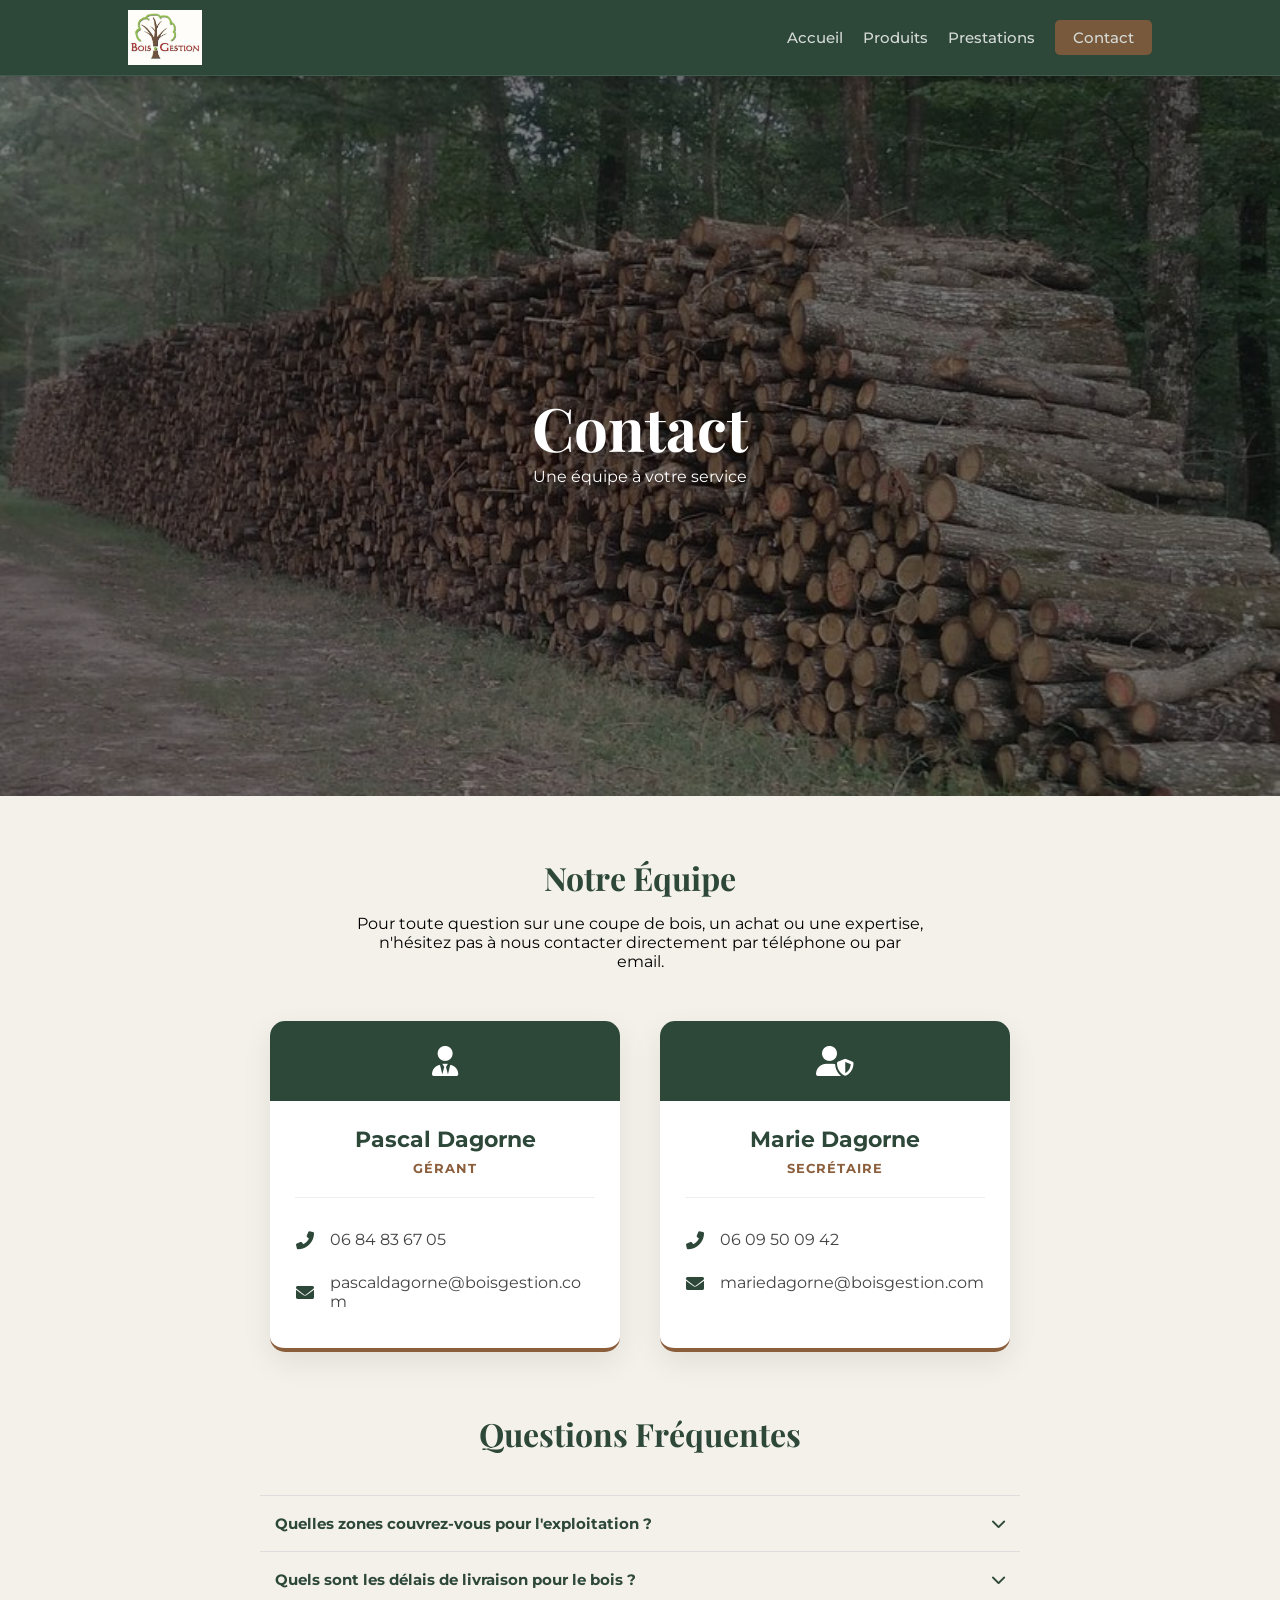
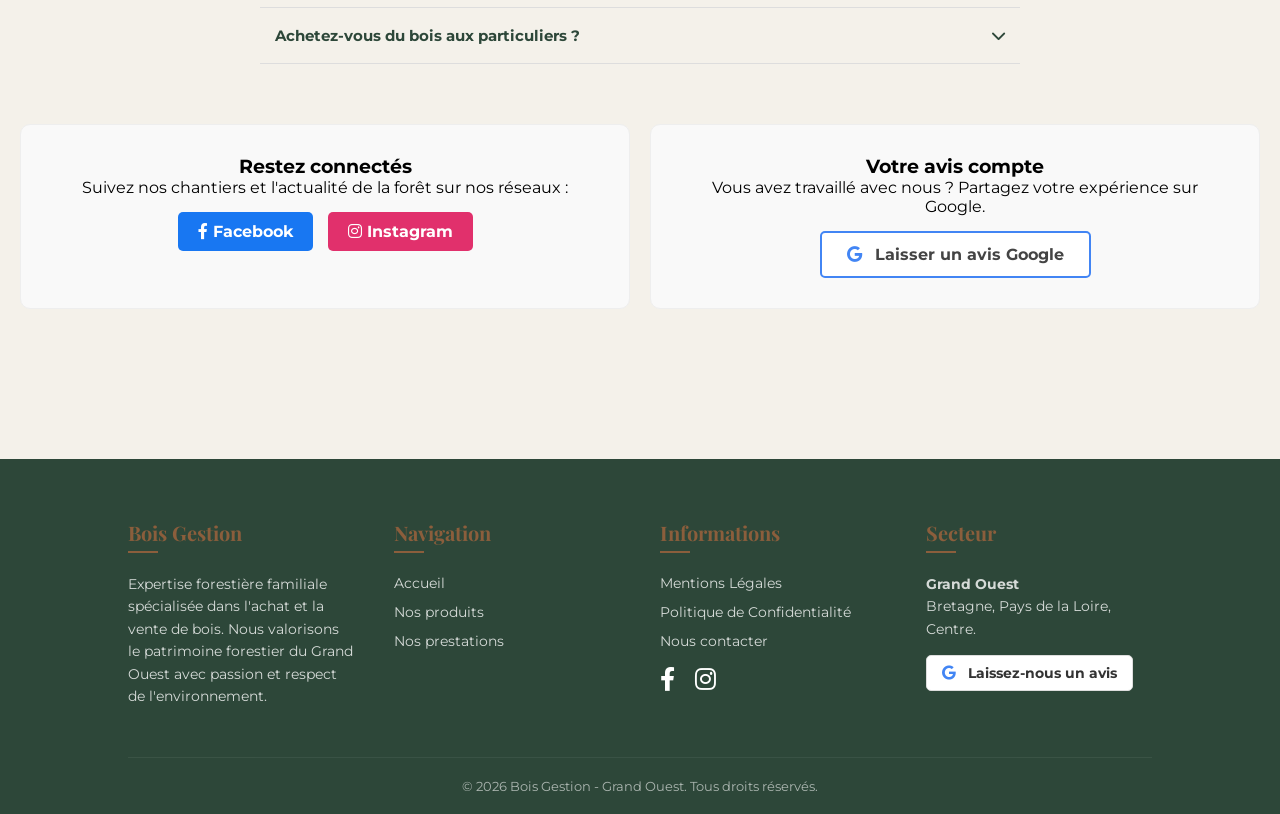
==== commit 555132d8: "jhjgjh" ====
--- a/contact.html
+++ b/contact.html
@@ -119,6 +119,30 @@
             </div>
         </section>
 
+        <section class="social-reviews-section">
+            <div class="social-box">
+                <h3>Restez connectés</h3>
+                <p>Suivez nos chantiers et l'actualité de la forêt sur nos réseaux :</p>
+                <div class="social-links">
+                    <a href="https://www.facebook.com/profile.php?id=61576485927185" target="_blank"
+                        class="social-item fb">
+                        <i class="fab fa-facebook-f"></i> Facebook
+                    </a>
+                    <a href="https://www.instagram.com/boisgestion.fr/" target="_blank" class="social-item ig">
+                        <i class="fab fa-instagram"></i> Instagram
+                    </a>
+                </div>
+            </div>
+
+            <div class="review-box">
+                <h3>Votre avis compte</h3>
+                <p>Vous avez travaillé avec nous ? Partagez votre expérience sur Google.</p>
+                <a href="VOTRE_LIEN_GOOGLE_REVIEWS_ICI" target="_blank" class="btn-google-review">
+                    <i class="fab fa-google"></i> Laisser un avis Google
+                </a>
+            </div>
+        </section>
+
     </main>
     <div id="footer-placeholder"></div>
 
--- a/assets/css/global.css
+++ b/assets/css/global.css
@@ -25,7 +25,7 @@
 .hero-small {
     height: 30vh;
     min-height: 180px;
-    background: linear-gradient(rgba(0, 0, 0, 0.6), rgba(0, 0, 0, 0.6)), url('../images/tronçons.jpeg') center/cover;
+    background: linear-gradient(rgba(0, 0, 0, 0.6), rgba(0, 0, 0, 0.6)), url('../images/fond.jpg') center/cover;
     display: flex;
     flex-direction: column;
     justify-content: center;
@@ -104,7 +104,7 @@
 header {
     height: 80vh;
     background: linear-gradient(rgba(0, 0, 0, 0.5), rgba(0, 0, 0, 0.5)),
-        url('../images/tronçons.jpeg') center/cover no-repeat;
+        url('../images/fond.jpg') center/cover no-repeat;
     display: flex;
     flex-direction: column;
     justify-content: center;
@@ -230,6 +230,36 @@
 .footer-socials a:hover {
     transform: translateY(-3px);
     opacity: 0.8;
+}
+
+.google-review-wrapper {
+    margin-top: 15px;
+}
+
+.btn-google {
+    display: inline-block;
+    padding: 8px 15px;
+    background-color: #ffffff;
+    /* Fond blanc pour ressortir sur le footer */
+    color: #333;
+    /* Texte sombre */
+    text-decoration: none;
+    border-radius: 5px;
+    font-size: 0.9em;
+    font-weight: bold;
+    transition: background 0.3s ease;
+    border: 1px solid #ddd;
+}
+
+.btn-google i {
+    color: #4285F4;
+    /* Le bleu officiel de Google */
+    margin-right: 8px;
+}
+
+.btn-google:hover {
+    background-color: #f1f1f1;
+    color: #000;
 }
 
 /* ===================== */
--- a/assets/css/contact.css
+++ b/assets/css/contact.css
@@ -268,4 +268,78 @@
     background: #f8d7da;
     color: #721c24;
     display: block;
+}
+
+.social-reviews-section {
+    display: grid;
+    grid-template-columns: 1fr 1fr;
+    gap: 20px;
+    margin: 40px 0;
+    text-align: center;
+}
+
+.social-box,
+.review-box {
+    background: #f9f9f9;
+    padding: 30px;
+    border-radius: 10px;
+    border: 1px solid #eee;
+}
+
+.social-links {
+    display: flex;
+    justify-content: center;
+    gap: 15px;
+    margin-top: 15px;
+}
+
+.social-item {
+    text-decoration: none;
+    padding: 10px 20px;
+    border-radius: 5px;
+    color: white;
+    font-weight: bold;
+    transition: opacity 0.3s;
+}
+
+.social-item.fb {
+    background: #1877F2;
+}
+
+.social-item.ig {
+    background: #E1306C;
+}
+
+.btn-google-review {
+    display: inline-block;
+    margin-top: 15px;
+    padding: 12px 25px;
+    background: #fff;
+    color: #444;
+    border: 2px solid #4285F4;
+    text-decoration: none;
+    border-radius: 5px;
+    font-weight: bold;
+    transition: all 0.3s;
+}
+
+.btn-google-review i {
+    color: #4285F4;
+    margin-right: 8px;
+}
+
+.btn-google-review:hover {
+    background: #4285F4;
+    color: #fff;
+}
+
+.btn-google-review:hover i {
+    color: #fff;
+}
+
+/* Responsive */
+@media (max-width: 768px) {
+    .social-reviews-section {
+        grid-template-columns: 1fr;
+    }
 }
